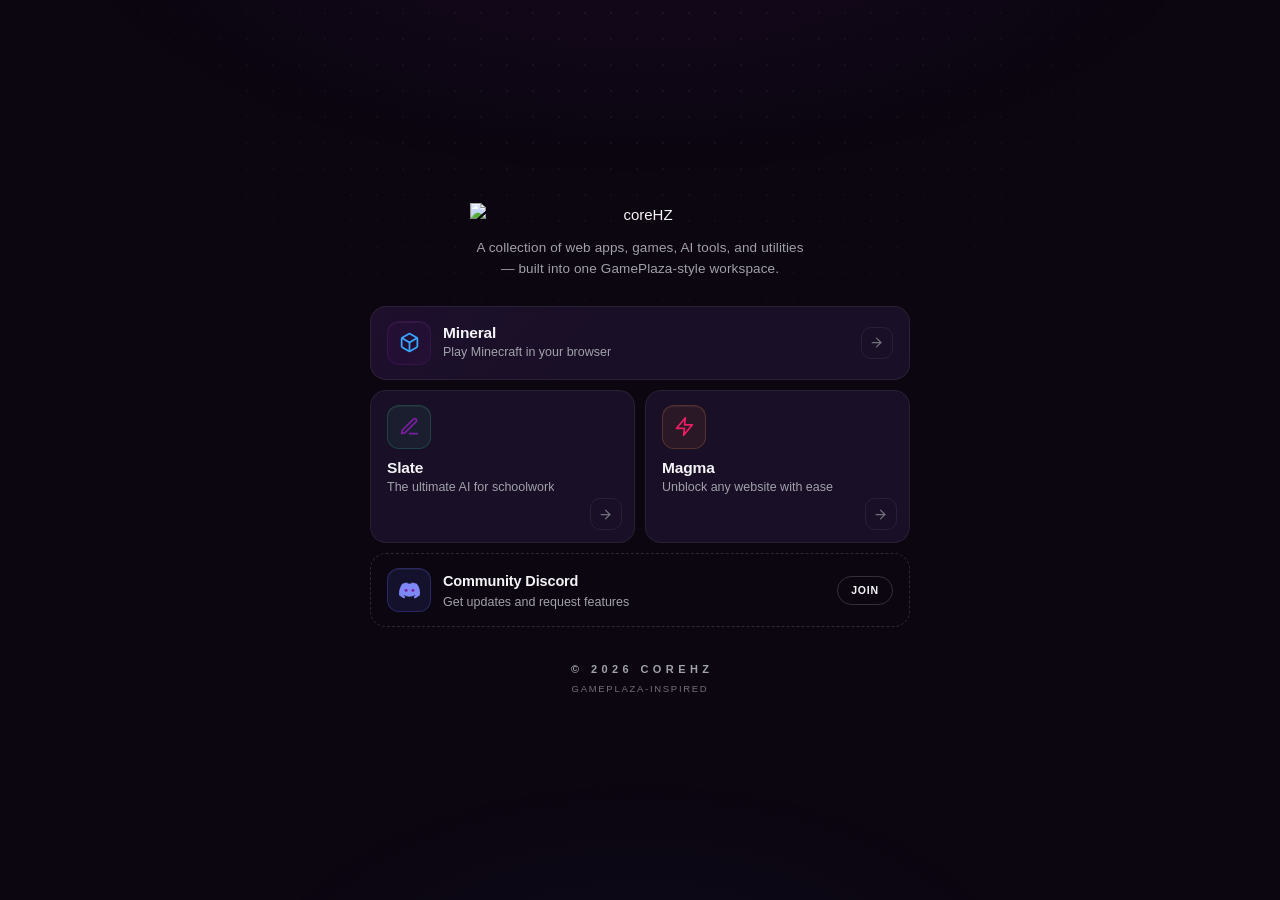
==== index.html @ 3afd3f3a "Rebuild coreHZ from Mantle hub with GamePlaza styling" ====
<!DOCTYPE html>
<html lang="en">
<head>
<meta charset="utf-8">
<meta name="viewport" content="width=device-width, initial-scale=1, maximum-scale=1, user-scalable=no">
<title>coreHZ</title>


<!-- Google tag (gtag.js) — delete this block if you don't need analytics -->


<link rel="preconnect" href="https://fonts.googleapis.com">
<link rel="preconnect" href="https://fonts.gstatic.com" crossorigin>
<link href="https://fonts.googleapis.com/css2?family=Space+Grotesk:wght@500;600;700&family=Geist:wght@400;500&display=swap" rel="stylesheet">

<style>
  :root {
    color-scheme: dark;
    --bg: #0b0610;
    --surface: #190f26;
    --surface-2: #241334;
    --border: rgba(255,255,255,0.07);
    --border-strong: rgba(255,255,255,0.17);
    --text-1: #f4f4f5;
    --text-2: #a1a1aa;
    --text-3: #71717a;
    --accent: #38a7ff;
    --ease-out: cubic-bezier(0.16, 1, 0.3, 1);
    --ease-spring: cubic-bezier(0.34, 1.56, 0.64, 1);
    --font-display: 'Ubuntu', sans-serif;
    --font-body: 'Ubuntu', sans-serif;
    --r-surface: 16px;
    --r-chip: 12px;
    --r-go: 10px;
  }

  * { box-sizing: border-box; -webkit-font-smoothing: antialiased; }
  html, body { margin: 0; padding: 0; }

  body {
    min-height: 100dvh;
    background: var(--bg);
    color: var(--text-1);
    font-family: var(--font-body);
    font-size: 15px;
    line-height: 1.55;
    display: flex;
    flex-direction: column;
    padding: 36px clamp(16px, 4vw, 22px);
    overflow-x: hidden;
    -webkit-tap-highlight-color: transparent;
  }

  ::selection { background: rgba(123,31,162,0.25); }

  .bg { position: fixed; inset: 0; z-index: 0; pointer-events: none; }
  .bg::before {
    content: "";
    position: absolute; inset: 0;
    background:
      radial-gradient(820px 380px at 50% -10%, rgba(123,31,162,0.10), transparent 70%),
      radial-gradient(560px 320px at 50% 112%, rgba(88,101,242,0.055), transparent 72%);
  }
  .bg::after {
    content: "";
    position: absolute; inset: 0;
    background-image: radial-gradient(rgba(255,255,255,0.05) 1px, transparent 1px);
    background-size: 26px 26px;
    -webkit-mask-image: radial-gradient(ellipse 72% 62% at 50% 6%, black 10%, transparent 72%);
    mask-image: radial-gradient(ellipse 72% 62% at 50% 6%, black 10%, transparent 72%);
  }

  main { position: relative; z-index: 1; width: 100%; max-width: 540px; margin: auto; }

  header { text-align: center; margin-bottom: 26px; }
  header img {
    display: block;
    width: min(340px, 92%);
    height: auto;
    margin: 0 auto 12px;
    user-select: none;
    -webkit-user-drag: none;
  }
  .corehz-logo {
    display:inline-flex; align-items:baseline; justify-content:center;
    font-family: 'Ubuntu', sans-serif; font-size: clamp(48px, 12vw, 78px);
    font-weight:700; letter-spacing:-0.07em; line-height:1;
    margin: 8px auto 14px; user-select:none;
    text-shadow: 0 0 34px rgba(123,31,162,.28);
  }
  .corehz-logo span { color:#f4f4f5; }
  .corehz-logo b { color:#38a7ff; font-weight:700; }
  header p {
    margin: 0 auto; max-width: 44ch;
    font-size: 13.5px; font-weight: 400; letter-spacing: 0.01em;
    color: var(--text-2);
  }

  .grid { display: grid; grid-template-columns: 1fr 1fr; gap: 10px; }
  .span-2 { grid-column: span 2; }

  .cell {
    position: relative;
    display: flex; align-items: center; gap: 12px;
    padding: 14px 16px;
    background: var(--surface);
    border: 1px solid var(--border);
    border-radius: var(--r-surface);
    cursor: pointer; text-align: left;
    font-family: inherit; font-size: inherit; color: inherit;
    text-decoration: none; user-select: none;
    transition-property: background-color, border-color, transform, box-shadow;
    transition-duration: 0.25s;
    transition-timing-function: var(--ease-out);
  }
  .cell:hover {
    background: var(--surface-2);
    border-color: var(--border-strong);
    transform: translateY(-2px);
    box-shadow: 0 12px 32px rgba(0, 0, 0, 0.4);
  }
  .cell:active { transform: translateY(0) scale(0.985); transition-duration: 0.1s; }
  .cell:focus-visible { outline: 2px solid var(--accent); outline-offset: 3px; }

  .cell::before {
    content: ""; position: absolute; inset: 0; border-radius: inherit;
    background: radial-gradient(220px circle at var(--mx, 50%) var(--my, 50%), var(--glow), transparent 65%);
    opacity: 0; transition: opacity 0.3s var(--ease-out);
    pointer-events: none;
  }
  .cell::after {
    content: ""; position: absolute; inset: -1px; border-radius: inherit; padding: 1px;
    background: radial-gradient(260px circle at var(--mx, 50%) var(--my, 50%), var(--glow-strong), transparent 65%);
    -webkit-mask: linear-gradient(#fff 0 0) content-box, linear-gradient(#fff 0 0);
    -webkit-mask-composite: xor;
            mask: linear-gradient(#fff 0 0) content-box, linear-gradient(#fff 0 0);
            mask-composite: exclude;
    opacity: 0; transition: opacity 0.3s var(--ease-out);
    pointer-events: none;
  }
  .cell:hover::before, .cell:hover::after { opacity: 1; }

  .mineral { --glow: rgba(123,31,162,0.06);  --glow-strong: rgba(123,31,162,0.35);
    background: linear-gradient(130deg, rgba(123,31,162,0.05), transparent 42%), var(--surface); }
  .mineral:hover { background: linear-gradient(130deg, rgba(123,31,162,0.08), transparent 45%), var(--surface-2); }
  .slate   { --glow: rgba(52,211,153,0.06);  --glow-strong: rgba(52,211,153,0.35); }
  .magma   { --glow: rgba(251,146,60,0.06);  --glow-strong: rgba(251,146,60,0.35); }
  .quiet   { --glow: rgba(88,101,242,0.07);  --glow-strong: rgba(88,101,242,0.45); }

  .compact { flex-direction: column; align-items: flex-start; gap: 10px; padding-bottom: 46px; }
  .compact .go { position: absolute; right: 12px; bottom: 12px; }

  .chip {
    width: 44px; height: 44px; flex-shrink: 0;
    display: flex; align-items: center; justify-content: center;
    border-radius: var(--r-chip);
    border: 1px solid;
    box-shadow: inset 0 1px 0 rgba(255,255,255,0.05);
  }
  .chip svg { width: 21px; height: 21px; }
  .chip-mineral { color: #38a7ff; background: rgba(123,31,162,0.08);  border-color: rgba(123,31,162,0.22); }
  .chip-slate   { color: #7b1fa2; background: rgba(52,211,153,0.08);  border-color: rgba(52,211,153,0.20); }
  .chip-magma   { color: #e91e63; background: rgba(251,146,60,0.08);  border-color: rgba(251,146,60,0.20); }
  .chip-discord { color: #7d87f6; background: rgba(88,101,242,0.12);  border-color: rgba(88,101,242,0.28); }

  .meta { flex: 1; min-width: 0; display: flex; flex-direction: column; gap: 1px; }
  .compact .meta { gap: 2px; }
  .name { font-size: 15.5px; font-weight: 600; letter-spacing: -0.01em; color: var(--text-1); }
  .name-sm { font-size: 14.5px; }
  .desc { font-size: 12.5px; color: var(--text-2); line-height: 1.45;
    white-space: nowrap; overflow: hidden; text-overflow: ellipsis; }
  .compact .desc {
    white-space: normal; line-height: 1.4;
    display: -webkit-box; -webkit-line-clamp: 2; -webkit-box-orient: vertical;
  }

  .go {
    width: 32px; height: 32px; flex-shrink: 0;
    display: flex; align-items: center; justify-content: center;
    color: var(--text-3);
    border: 1px solid var(--border);
    border-radius: var(--r-go);
    transition-property: background-color, border-color, color, transform;
    transition-duration: 0.25s;
    transition-timing-function: var(--ease-out);
  }
  .go svg {
    width: 15px; height: 15px;
    translate: -1px 0;
    transition: transform 0.3s var(--ease-spring);
  }
  .cell:hover .go { background: #ffffff; border-color: #ffffff; color: #0b0b0f; }
  .cell:hover .go svg { transform: translateX(3px); }
  .cell:active .go { transform: scale(0.94); }

  .quiet { background: transparent; border: 1px dashed rgba(255,255,255,0.14); }
  .quiet:hover {
    background: rgba(255,255,255,0.02);
    border-color: var(--border-strong);
    transform: none;
    box-shadow: none;
  }
  .quiet:hover::before, .quiet:hover::after { opacity: 0; }
  .pill {
    flex-shrink: 0;
    font-size: 10.5px; font-weight: 600; letter-spacing: 0.08em; text-transform: uppercase;
    color: var(--text-1);
    border: 1px solid var(--border-strong);
    border-radius: 999px;
    padding: 5px 13px;
    transition-property: background-color, border-color, color;
    transition-duration: 0.2s;
    transition-timing-function: var(--ease-out);
  }
  .quiet:hover .pill { background: #7b1fa2; border-color: #7b1fa2; color: #ffffff; }

  footer { margin-top: 34px; display: flex; flex-direction: column; align-items: center; gap: 4px; text-align: center; }
  footer .mark {
    font-family: var(--font-display);
    font-size: 11px; font-weight: 700;
    letter-spacing: 0.4em; text-indent: 0.4em; text-transform: uppercase;
    color: var(--text-2);
  }
  footer .est {
    font-size: 9.5px; letter-spacing: 0.18em; text-transform: uppercase;
    color: var(--text-3);
  }

  @media (prefers-reduced-motion: no-preference) {
    .rise {
      opacity: 0;
      animation: rise 0.7s var(--ease-out) forwards;
      animation-delay: var(--delay, 0s);
    }
    @keyframes rise {
      from { opacity: 0; transform: translateY(14px) scale(0.985); filter: blur(6px); }
      to   { opacity: 1; transform: none; filter: blur(0); }
    }
    .modal-backdrop { animation: backdropIn 0.22s ease both; }
    .modal-card     { animation: cardIn 0.32s var(--ease-out) both; }
    .modal-backdrop.closing { animation: backdropOut 0.16s ease both; }
    .modal-backdrop.closing .modal-card { animation: cardOut 0.16s ease both; }
    @keyframes backdropIn  { from { opacity: 0; } to { opacity: 1; } }
    @keyframes backdropOut { from { opacity: 1; } to { opacity: 0; } }
    @keyframes cardIn {
      from { opacity: 0; transform: translateY(10px) scale(0.96); filter: blur(8px); }
      to   { opacity: 1; transform: none; filter: blur(0); }
    }
    @keyframes cardOut {
      from { opacity: 1; transform: none; filter: blur(0); }
      to   { opacity: 0; transform: translateY(6px) scale(0.97); filter: blur(4px); }
    }
  }
  @media (prefers-reduced-motion: reduce) {
    .cell, .go, .go svg, .pill, .cell::before, .cell::after { transition: none; }
    .rise { opacity: 1; animation: none; }
  }

  @media (max-width: 620px) {
    .grid { grid-template-columns: 1fr; }
    .span-2 { grid-column: span 1; }
  }
  @media (max-height: 640px) {
    body { padding-top: 24px; padding-bottom: 24px; }
    header { margin-bottom: 18px; }
    header img { width: min(260px, 80%); }
  }
</style>
</head>

<body>
  <script>
    /* WATCHDOG — independent of the main script below */
    window.__corehzBooted = false;
    setTimeout(function () {
      if (window.__corehzBooted) return;
      var b = document.createElement("div");
      b.style.cssText = "position:fixed;left:50%;bottom:16px;transform:translateX(-50%);z-index:10001;background:#16161b;border:1px solid rgba(255,255,255,0.17);color:#f4f4f5;font:12.5px/1.5 Arial,sans-serif;padding:10px 16px;border-radius:12px;box-shadow:0 10px 30px rgba(0,0,0,0.5);text-align:center;max-width:88vw";
      b.innerHTML = "<b>coreHZ loaded an out-of-date copy.</b><br>Hold Ctrl and press R to refresh.";
      (document.body || document.documentElement).appendChild(b);
    }, 2500);
  </script>

  <div class="bg" aria-hidden="true"></div>

  <main>
    <header class="rise" style="--delay:0s">
      <img src="https://corehzunblocked.github.io/assets/full%20logo.png" alt="coreHZ" draggable="false">
      <p>A collection of web apps, games, AI tools, and utilities — built into one GamePlaza-style workspace.</p>
    </header>

    <section class="grid" aria-label="Applications">

      <button class="cell mineral span-2 rise" style="--delay:.08s" data-launch="mineral">
        <span class="chip chip-mineral" aria-hidden="true">
          <svg viewBox="0 0 24 24" fill="none" stroke="currentColor" stroke-width="2" stroke-linecap="round" stroke-linejoin="round"><path d="M21 16V8a2 2 0 0 0-1-1.73l-7-4a2 2 0 0 0-2 0l-7 4A2 2 0 0 0 3 8v8a2 2 0 0 0 1 1.73l7 4a2 2 0 0 0 2 0l7-4A2 2 0 0 0 21 16z"></path><polyline points="3.27 6.96 12 12.01 20.73 6.96"></polyline><line x1="12" y1="22.08" x2="12" y2="12"></line></svg>
        </span>
        <span class="meta">
          <span class="name">Mineral</span>
          <span class="desc">Play Minecraft in your browser</span>
        </span>
        <span class="go" aria-hidden="true">
          <svg viewBox="0 0 24 24" fill="none" stroke="currentColor" stroke-width="2" stroke-linecap="round" stroke-linejoin="round"><line x1="5" y1="12" x2="19" y2="12"></line><polyline points="12 5 19 12 12 19"></polyline></svg>
        </span>
      </button>

      <button class="cell compact slate rise" style="--delay:.14s" data-launch="slate">
        <span class="chip chip-slate" aria-hidden="true">
          <svg viewBox="0 0 24 24" fill="none" stroke="currentColor" stroke-width="2" stroke-linecap="round" stroke-linejoin="round"><path d="M12 20h9"></path><path d="M16.5 3.5a2.121 2.121 0 0 1 3 3L7 19l-4 1 1-4L16.5 3.5z"></path></svg>
        </span>
        <span class="meta">
          <span class="name">Slate</span>
          <span class="desc">The ultimate AI for schoolwork</span>
        </span>
        <span class="go" aria-hidden="true">
          <svg viewBox="0 0 24 24" fill="none" stroke="currentColor" stroke-width="2" stroke-linecap="round" stroke-linejoin="round"><line x1="5" y1="12" x2="19" y2="12"></line><polyline points="12 5 19 12 12 19"></polyline></svg>
        </span>
      </button>

      <button class="cell compact magma rise" style="--delay:.2s" data-launch="magma">
        <span class="chip chip-magma" aria-hidden="true">
          <svg viewBox="0 0 24 24" fill="none" stroke="currentColor" stroke-width="2" stroke-linecap="round" stroke-linejoin="round"><polygon points="13 2 3 14 12 14 11 22 21 10 12 10 13 2"></polygon></svg>
        </span>
        <span class="meta">
          <span class="name">Magma</span>
          <span class="desc">Unblock any website with ease</span>
        </span>
        <span class="go" aria-hidden="true">
          <svg viewBox="0 0 24 24" fill="none" stroke="currentColor" stroke-width="2" stroke-linecap="round" stroke-linejoin="round"><line x1="5" y1="12" x2="19" y2="12"></line><polyline points="12 5 19 12 12 19"></polyline></svg>
        </span>
      </button>

      <a class="cell quiet span-2 rise" style="--delay:.26s" href="https://discord.gg/tzvrq8SmSm" target="_blank" rel="noopener noreferrer">
        <span class="chip chip-discord" aria-hidden="true">
          <svg viewBox="0 0 127.14 96.36" fill="currentColor">
            <path d="M107.7,8.07A105.15,105.15,0,0,0,77.26,0a77.19,77.19,0,0,0-3.3,6.83A96.67,96.67,0,0,0,53.22,6.83,77.19,77.19,0,0,0,49.88,0,105.15,105.15,0,0,0,19.44,8.07C3.66,31.58-1.86,54.65,1,77.53A105.73,105.73,0,0,0,32,96.36a74.37,74.37,0,0,0,6.72-11A68.6,68.6,0,0,1,28.4,79.51c.85-.63,1.68-1.3,2.47-2a75.46,75.46,0,0,0,65.44,0c.79.68,1.62,1.35,2.47,2a68.52,68.52,0,0,1-10.37,5.87,74.83,74.83,0,0,0,6.72,11,105.56,105.56,0,0,0,31.07-18.83C129.7,50.12,123.81,27.31,107.7,8.07Z"/>
            <circle cx="42.78" cy="47.54" r="8.76" fill="#7b1fa2"/>
            <circle cx="84.36" cy="47.54" r="8.76" fill="#7b1fa2"/>
          </svg>
        </span>
        <span class="meta">
          <span class="name name-sm">Community Discord</span>
          <span class="desc">Get updates and request features</span>
        </span>
        <span class="pill">Join</span>
      </a>

    </section>

    <footer class="rise" style="--delay:.32s">
      <span class="mark">© 2026 coreHZ</span>
      <span class="est">GamePlaza-inspired</span>
    </footer>
  </main>

<script>
"use strict";

/* ============================================================
   ROUTING LAYER
   - The menu contains NO app URLs, in any form.
   - r.txt (separate bland repo) stores each URL base64-encoded,
     so the routing file is opaque at rest: in the repo, in
     transit, in DevTools' response viewer, and in localStorage.
   - Routes are fetched LAZILY: opening/inspecting the menu
     triggers no routing request at all. Only an actual launch
     does — and at that moment the app's own domain necessarily
     appears in the Network tab. That part is not hideable.
   ============================================================ */
const ROUTE_SOURCES = [
  "https://cdn.jsdelivr.net/gh/dobberr/cfg@main/r.txt",
  "https://raw.githubusercontent.com/dobberr/cfg/main/r.txt",
  "https://raw.githack.com/dobberr/cfg/main/r.txt",
  "https://cdn.statically.io/gh/dobberr/cfg/main/r.txt"
];
const ROUTES_CACHE = "corehz.routes.cache.v3";

let routesData = null;
let routesPromise = null;

// Extracts the JSON object from the file, decodes each base64
// value, and validates it is an https URL. Throws on anything
// malformed — malformed data is never cached.
function parseRoutes(text) {
  const s = text.indexOf("{");
  const e = text.lastIndexOf("}");
  if (s === -1 || e <= s) throw new Error("Malformed routing file");
  const raw = JSON.parse(text.slice(s, e + 1));
  const out = {};
  for (const k in raw) {
    let url;
    try { url = atob(raw[k]); } catch (_) { throw new Error("Routing entry not decodable: " + k); }
    if (!/^https:\/\//.test(url)) throw new Error("Routing entry invalid: " + k);
    out[k] = url;
  }
  if (!Object.keys(out).length) throw new Error("Routing file empty");
  return out;
}

function getRoutes() {
  if (routesData) return Promise.resolve(routesData);
  if (routesPromise) return routesPromise;
  routesPromise = (async () => {
    for (const url of ROUTE_SOURCES) {
      try {
        const res = await fetch(url, { cache: "no-cache" });
        if (!res.ok) throw new Error("HTTP " + res.status);
        const text = await res.text();
        if (text.length < 40 || !/COREHZ_ROUTES/.test(text)) throw new Error("Unexpected response");
        const parsed = parseRoutes(text);
        routesData = parsed;
        try { localStorage.setItem(ROUTES_CACHE, text); } catch (_) {}
        return parsed;
      } catch (e) {
        console.warn("[coreHZ] route source failed (" + (e && e.message ? e.message : e) + ")");
      }
    }
    // Every source unreachable: last cached copy keeps launches working
    try {
      const cached = localStorage.getItem(ROUTES_CACHE);
      if (cached && /COREHZ_ROUTES/.test(cached)) {
        routesData = parseRoutes(cached);
        return routesData;
      }
    } catch (_) {}
    throw new Error("Routing file unreachable");
  })().catch(e => { routesPromise = null; throw e; });
  return routesPromise;
}

/* ============================================================
   POPUP SPOOFING
   ============================================================ */
const SPOOF_OPTIONS = [
  { title: "Google", icon: "https://www.google.com/favicon.ico" },
  { title: "Google Classroom", icon: "https://www.gstatic.com/classroom/favicon.png" },
  { title: "Google Drive", icon: "https://ssl.gstatic.com/images/branding/product/1x/drive_2020q4_32dp.png" },
  { title: "Google Docs", icon: "https://ssl.gstatic.com/docs/documents/images/kix-favicon-2023q4.ico" }
];

const WINDOW_FEATURES = "width=" + screen.width + ",height=" + screen.height +
  ",menubar=no,toolbar=no,location=no,status=no,resizable=yes,scrollbars=yes,popup=yes";

function applySpoof(targetDoc, spoof) {
  targetDoc.title = spoof.title;
  var link = targetDoc.querySelector("link[rel~='icon']");
  if (!link) { link = targetDoc.createElement('link'); link.rel = 'icon'; targetDoc.head.appendChild(link); }
  link.href = spoof.icon;
}

function pickSpoof() {
  return SPOOF_OPTIONS[Math.floor(Math.random() * SPOOF_OPTIONS.length)];
}

function keepSpoofed(d, spoof) {
  applySpoof(d, spoof);
  var t = setInterval(function () {
    try { applySpoof(d, spoof); } catch (e) { clearInterval(t); }
  }, 500);
}

/* ============================================================
   MODAL CHOREOGRAPHY
   ============================================================ */
function closeModal(id) {
  var m = document.getElementById(id);
  if (!m) return;
  m.classList.add("closing");
  m.addEventListener("animationend", function (e) {
    if (e.target === m) m.remove();
  }, { once: true });
}

/* ============================================================
   LAUNCHERS — routes fetched on demand, decoded in memory only
   ============================================================ */
async function resolveRoute(app) {
  let routes;
  try {
    routes = await getRoutes();
  } catch (e) {
    alert("coreHZ couldn't load its routing file from any source.\n\n" +
          "Check your connection and try again. Details are in the console (F12).");
    return null;
  }
  if (!routes[app]) {
    alert("coreHZ's routing file doesn't include this app.\n\n" +
          "Check r.txt in the routing repo includes a \"" + app + "\" entry.");
    return null;
  }
  return routes[app];
}

function launchWithSpoof(url, showNoticeBanner = false) {
  var win = window.open("about:blank", "_blank", WINDOW_FEATURES);
  if (!win) { alert("Please allow popups."); return; }

  var d = win.document;
  d.open();
  d.write(`<!DOCTYPE html><html><head><meta charset="utf-8"></head><body style="margin:0;padding:0;background:#000;overflow:hidden;width:100vw;height:100vh;"></body></html>`);
  d.close();

  // Native "Leave site?" confirmation when this popup is closed or
  // reloaded. Chrome/Edge only arm it after the user interacts with
  // the window (clicking inside the app counts); the message text is
  // browser-controlled and cannot be customized.
  d.addEventListener("beforeunload", function (e) {
    e.preventDefault();
    e.returnValue = ""; // required for Chrome/Edge to show the dialog
  });

  keepSpoofed(d, pickSpoof());

  var frame = d.createElement('iframe');
  frame.src = url;
  frame.style.width = "100vw";
  frame.style.height = "100vh";
  frame.style.border = "none";
  frame.style.display = "block";
  frame.setAttribute("allow", "fullscreen; pointer-lock; gamepad; keyboard-map; clipboard-read; clipboard-write; camera; microphone");
  frame.setAttribute("sandbox", "allow-same-origin allow-scripts allow-forms allow-popups allow-popups-to-escape-sandbox allow-pointer-lock");
  frame.setAttribute("allowfullscreen", "true");
  d.body.appendChild(frame);

  if (showNoticeBanner) {
    var banner = d.createElement('div');
    banner.style.cssText = "position: fixed; top: 16px; left: 50%; transform: translateX(-50%); z-index: 999999; width: 90%; max-width: 480px; background: rgba(69, 26, 3, 0.9); border: 1px solid rgba(245, 158, 11, 0.3); color: #fde68a; backdrop-filter: blur(8px); padding: 16px; border-radius: 12px; box-shadow: 0 20px 25px -5px rgba(0, 0, 0, 0.5); display: flex; align-items: flex-start; gap: 12px; font-family: sans-serif; opacity: 0; transition: opacity 0.5s ease; box-sizing: border-box;";
    banner.innerHTML = `
      <svg style="width: 20px; height: 20px; color: #fbbf24; flex-shrink: 0; margin-top: 2px;" fill="none" viewBox="0 0 24 24" stroke="currentColor" stroke-width="2">
        <path stroke-linecap="round" stroke-linejoin="round" d="M12 9v2m0 4h.01m-6.938 4h13.856c1.54 0 2.502-1.667 1.732-3L13.732 4c-.77-1.333-2.694-1.333-3.464 0L3.34 16c-.77 1.333.192 3 1.732 3z" />
      </svg>
      <div style="flex: 1; font-size: 13px; line-height: 1.5; min-w-0;">
        <strong style="display: block; color: #fcd34d; margin-bottom: 4px; font-size: 14px;">Account Inactivity Notice</strong>
        To keep Slate completely free for active users, any accounts left inactive for 3+ months are automatically deleted to free up system space. You can always remake an account if yours gets removed.
      </div>
      <button style="background: transparent; border: none; color: rgba(251, 191, 36, 0.6); font-size: 22px; cursor: pointer; padding: 0 4px; line-height: 1; flex-shrink: 0;" onmouseover="this.style.color='#fde68a'" onmouseout="this.style.color='rgba(251, 191, 36, 0.6)'">&times;</button>
    `;
    d.body.appendChild(banner);

    var closeBtn = banner.querySelector('button');
    var timeoutId;
    function closeBanner() {
      banner.style.opacity = '0';
      setTimeout(() => { if (banner.parentNode) banner.parentNode.removeChild(banner); }, 500);
      clearTimeout(timeoutId);
    }
    closeBtn.onclick = closeBanner;
    setTimeout(() => { banner.style.opacity = '1'; }, 100);
    timeoutId = setTimeout(closeBanner, 20000);
  }
}

function openSlateLegalDocs() {
  var existingModal = document.getElementById('slate-privacy-modal');
  if (existingModal) existingModal.remove();

  var modal = document.createElement('div');
  modal.id = "slate-privacy-modal";
  modal.className = "modal-backdrop";
  modal.style = "position: fixed; inset: 0; z-index: 10000; background: rgba(0,0,0,0.85); display: flex; align-items: center; justify-content: center; padding: 16px; font-family: 'Geist', Arial, sans-serif; backdrop-filter: blur(4px); box-sizing: border-box;";
  modal.innerHTML = `
    <div class="modal-card" style="background: #0e0e13; border: 1px solid rgba(255,255,255,0.09); border-radius: 16px; padding: 22px; width: 100%; max-width: 600px; color: #f4f4f5; box-shadow: 0 24px 60px rgba(0,0,0,0.55); max-height: 85vh; overflow-y: auto; box-sizing: border-box;">
      <div style="display: flex; justify-content: space-between; align-items: center; margin-bottom: 20px; border-bottom: 1px solid rgba(255,255,255,0.06); padding-bottom: 12px;">
        <h2 style="font-size: 18px; font-weight: 700; font-family: 'Space Grotesk', sans-serif; letter-spacing: -0.01em; margin: 0;">Slate Legal Agreements</h2>
        <button onclick="closeModal('slate-privacy-modal')" style="background: transparent; border: none; color: #a1a1aa; font-size: 24px; cursor: pointer; line-height: 1; padding: 0;">&times;</button>
      </div>

      <div style="font-size: 13px; line-height: 1.6; color: #a1a1aa;">
        <p style="margin-bottom: 16px;">Last Updated: 26 June 2026. By accessing and using the Slate AI platform (the "Service"), managed by the Slate operations team ("we", "us", or "our"), you agree to be legally bound by these Terms of Service and Privacy Policy.</p>

        <h3 style="font-size: 14px; font-weight: 700; color: #ffffff; margin: 24px 0 10px 0; border-left: 2px solid #38a7ff; padding-left: 8px;">Part 1: Terms of Service</h3>

        <h4 style="font-size: 11px; font-weight: 600; text-transform: uppercase; letter-spacing: 0.05em; color: #cbd5e1; margin: 0 0 4px 0;">1.1 Acceptance and Capacity</h4>
        <p style="margin-bottom: 12px;">By interacting with the Service, you confirm you have read, understood, and agreed to these Terms. If you are under the age of 18, you confirm that you have obtained the consent of a parent or legal guardian to access and use the Service.</p>

        <h4 style="font-size: 11px; font-weight: 600; text-transform: uppercase; letter-spacing: 0.05em; color: #cbd5e1; margin: 0 0 4px 0;">1.2 Acceptable Use</h4>
        <p style="margin-bottom: 12px;">You assume complete and sole responsibility for all content, prompts, and instructions you submit to the Service. You explicitly agree not to use the Service to generate malicious text, distribute malware, engage in harassment, perform illegal activities, or attempt to systematically abuse backend resource allocations.</p>

        <h4 style="font-size: 11px; font-weight: 600; text-transform: uppercase; letter-spacing: 0.05em; color: #cbd5e1; margin: 0 0 4px 0;">1.3 Limitation of Liability</h4>
        <p style="margin-bottom: 12px;">To the maximum extent permitted under UK law, we offer the Service strictly on an "as-is" and "as-available" basis without warranties of any kind. We shall not be liable for any indirect, loss of data, or circumstantial damages resulting from AI model outputs or sudden service interruptions.</p>

        <div style="background: rgba(239, 68, 68, 0.03); border: 1px solid rgba(239, 68, 68, 0.15); border-radius: 8px; padding: 14px; margin-bottom: 24px;">
          <h4 style="font-size: 11px; font-weight: 700; text-transform: uppercase; letter-spacing: 0.05em; color: #ef4444; margin: 0 0 6px 0;">1.4 Slate [UNCENSORED] Tier Agreement</h4>
          <p style="font-size: 12px; color: #fca5a5; margin: 0; line-height: 1.5;">
            Registered users executing queries via the invite-only <code>Slate [UNCENSORED]</code> model (requested through the Discord server) acknowledge full, sole, and exclusive accountability for all prompt strategies and outcomes. This specific model variant operates without traditional filters; therefore, the generation of all content is driven strictly by user intent. The user assumes full legal and ethical responsibility for outputs encountered while utilizing this specific model variant.
          </p>
        </div>

        <h3 style="font-size: 14px; font-weight: 700; color: #ffffff; margin: 0 0 10px 0; border-left: 2px solid #38a7ff; padding-left: 8px;">Part 2: Privacy Policy</h3>
        <p style="margin-bottom: 12px;">We are committed to data minimization. This policy outlines how core parameters are processed cleanly and safely.</p>

        <h4 style="font-size: 11px; font-weight: 600; text-transform: uppercase; letter-spacing: 0.05em; color: #cbd5e1; margin: 0 0 4px 0;">2.1 Data We Collect</h4>
        <ul style="margin: 0 0 14px 0; padding-left: 20px; list-style-type: disc;">
          <li style="margin-bottom: 4px;">Account username profile data</li>
          <li style="margin-bottom: 4px;">Authentication email address</li>
          <li style="margin-bottom: 4px;">Last active system timestamps</li>
          <li style="margin-bottom: 4px;">Account initialization timestamps</li>
          <li style="margin-bottom: 4px;">Cumulative totals of prompts sent and token payloads utilized</li>
        </ul>

      </div>

      <button onclick="closeModal('slate-privacy-modal')" style="width: 100%; margin-top: 16px; padding: 12px; background: #ffffff; color: #000000; border: none; border-radius: 10px; font-weight: 600; cursor: pointer; font-size: 13px;">Close Document</button>
    </div>
  `;
  document.body.appendChild(modal);
}

function showSlateModal(onAccept) {
  var existingModal = document.getElementById('slate-welcome-modal');
  if (existingModal) existingModal.remove();

  var slateLogo = "https://corehzunblocked.github.io/assets/Slate/Slate.png";
  var modal = document.createElement('div');
  modal.id = "slate-welcome-modal";
  modal.className = "modal-backdrop";
  modal.style = "position: fixed; inset: 0; z-index: 9999; background: rgba(0,0,0,0.85); display: flex; align-items: center; justify-content: center; padding: 16px; font-family: 'Geist', Arial, sans-serif; backdrop-filter: blur(4px); box-sizing: border-box;";
  modal.innerHTML = `
    <div class="modal-card" style="background: #0e0e13; border: 1px solid rgba(255,255,255,0.09); border-radius: 16px; padding: 22px; width: 100%; max-width: 480px; color: #f4f4f5; box-shadow: 0 24px 60px rgba(0,0,0,0.55); max-height: 90vh; overflow-y: auto; box-sizing: border-box;">
      <div style="text-align: center; margin-bottom: 20px;">
        <img src="${slateLogo}" alt="Slate" style="width: 48px; height: 48px; border-radius: 12px; margin-bottom: 12px; display: inline-block;">
        <h2 style="font-size: 20px; font-weight: 700; letter-spacing: -0.01em; margin: 0;">Welcome to Slate</h2>
        <p style="font-size: 13px; color: #a1a1aa; margin-top: 6px;">Your AI helper for schoolwork and projects.</p>
      </div>

      <div style="background: rgba(255,255,255,0.02); border: 1px solid rgba(255,255,255,0.06); border-radius: 10px; padding: 16px; margin-bottom: 18px; line-height: 1.5;">
        <h3 style="font-size: 11px; text-transform: uppercase; color: #8b8b94; letter-spacing: 0.05em; margin: 0 0 8px 0; font-weight: 600;">What Slate Can Do</h3>
        <p style="font-size: 12px; color: #a1a1aa; margin: 0 0 12px 0;">
          Slate is designed to assist you directly in your browser. It can help you draft essays, summarize long articles, brainstorm fresh ideas for projects, explain complex math concepts step-by-step, and intelligently organize your study notes.
        </p>
        <p style="font-size: 11.5px; color: #8b8b94; margin: 0; padding-top: 10px; border-top: 1px solid rgba(255,255,255,0.06);">
          <strong style="color: #d4d4d8;">Need a completely unrestricted model?</strong> We offer a private, uncensored version of Slate designed for home use. This version operates completely free of standard safety guardrails, giving you absolute freedom over your prompts. You can request access in our <a href="https://discord.gg/tzvrq8SmSm" target="_blank" rel="noopener noreferrer" style="color: #7b1fa2; text-decoration: underline;">Discord server</a>.
        </p>
      </div>

      <div style="margin-bottom: 20px; background: rgba(34, 211, 238, 0.05); padding: 14px; border-radius: 10px; border: 1.5px solid rgba(34, 211, 238, 0.55);">
        <label style="display: flex; align-items: flex-start; gap: 10px; cursor: pointer; margin: 0;">
          <input type="checkbox" id="welcome-terms-checkbox" style="margin-top: 3px; transform: scale(1.15); accent-color: #38a7ff; cursor: pointer; flex-shrink: 0;">
          <span style="font-size: 12px; color: #f4f4f5; font-weight: 500; line-height: 1.5;">
            I acknowledge that I have read and agree to the
            <a href="#" onclick="openSlateLegalDocs(); return false;" style="color: #38a7ff; font-weight: 700; text-decoration: underline;">Terms of Service</a>
            and
            <a href="#" onclick="openSlateLegalDocs(); return false;" style="color: #38a7ff; font-weight: 700; text-decoration: underline;">Privacy Policy</a>.
            I understand my legal responsibilities regarding acceptable use.
          </span>
        </label>
      </div>

      <button id="welcome-dismiss-btn" disabled style="width: 100%; padding: 12px; background: #232329; color: #7c7c85; border: none; border-radius: 10px; font-weight: 600; cursor: not-allowed; font-size: 13px; transition: background-color 0.2s, color 0.2s;">Accept agreements to continue</button>
    </div>
  `;
  document.body.appendChild(modal);

  var btn = modal.querySelector('#welcome-dismiss-btn');
  var checkbox = modal.querySelector('#welcome-terms-checkbox');

  function updateLaunchState() {
    if (checkbox.checked) {
      btn.disabled = false;
      btn.innerText = 'Launch Slate';
      btn.style.background = '#ffffff';
      btn.style.color = '#000000';
      btn.style.cursor = 'pointer';
    } else {
      btn.disabled = true;
      btn.innerText = 'Accept agreements to continue';
      btn.style.background = '#232329';
      btn.style.color = '#7c7c85';
      btn.style.cursor = 'not-allowed';
    }
  }

  checkbox.addEventListener('change', updateLaunchState);
  btn.onclick = function() {
    if (!btn.disabled) {
      closeModal('slate-welcome-modal');
      onAccept();
    }
  };
}

// ROUTING INITIATORS
async function launchMineral() {
  const url = await resolveRoute("mineral");
  if (url) launchWithSpoof(url, false);
}
async function launchSlate() {
  showSlateModal(async function() {
    const url = await resolveRoute("slate");
    if (url) launchWithSpoof(url, true);
  });
}
async function launchMagma() {
  const url = await resolveRoute("magma");
  if (url) launchWithSpoof(url, false);
}

// Listener wiring — no inline onclick
document.querySelectorAll("[data-launch]").forEach(function (btn) {
  btn.addEventListener("click", function () {
    var map = { mineral: launchMineral, slate: launchSlate, magma: launchMagma };
    var fn = map[btn.getAttribute("data-launch")];
    if (fn) fn();
  });
  // Pre-warm on first press of a launch button: shaves the fetch
  // latency off the click, without ever fetching for idle viewers
  btn.addEventListener("pointerdown", function () { getRoutes(); }, { once: true });
});

/* Launch capability live — disarm the watchdog */
window.__corehzBooted = true;
console.info("[coreHZ] hub ready · v3.6 (routed, lazy, close-guard)");

/* Self-heal: refresh the shell's offline cache with this good copy */
try {
  if (window.parent && window.parent !== window) {
    window.parent.localStorage.setItem(
      "corehz.hub.cache.v1",
      "<!DOCTYPE html>\n" + document.documentElement.outerHTML
    );
  }
} catch (e) { /* cross-origin parent — nothing to heal */ }

/* Decorative layer — spotlight + entrance cleanup, last */
document.querySelectorAll(".cell").forEach(function (card) {
  card.addEventListener("pointermove", function (e) {
    var r = card.getBoundingClientRect();
    card.style.setProperty("--mx", (e.clientX - r.left) + "px");
    card.style.setProperty("--my", (e.clientY - r.top) + "px");
  });
});

document.querySelectorAll(".rise").forEach(function (el) {
  el.addEventListener("animationend", function (e) {
    if (e.target === el) el.classList.remove("rise");
  }, { once: true });
});
</script>
</body>
</html>
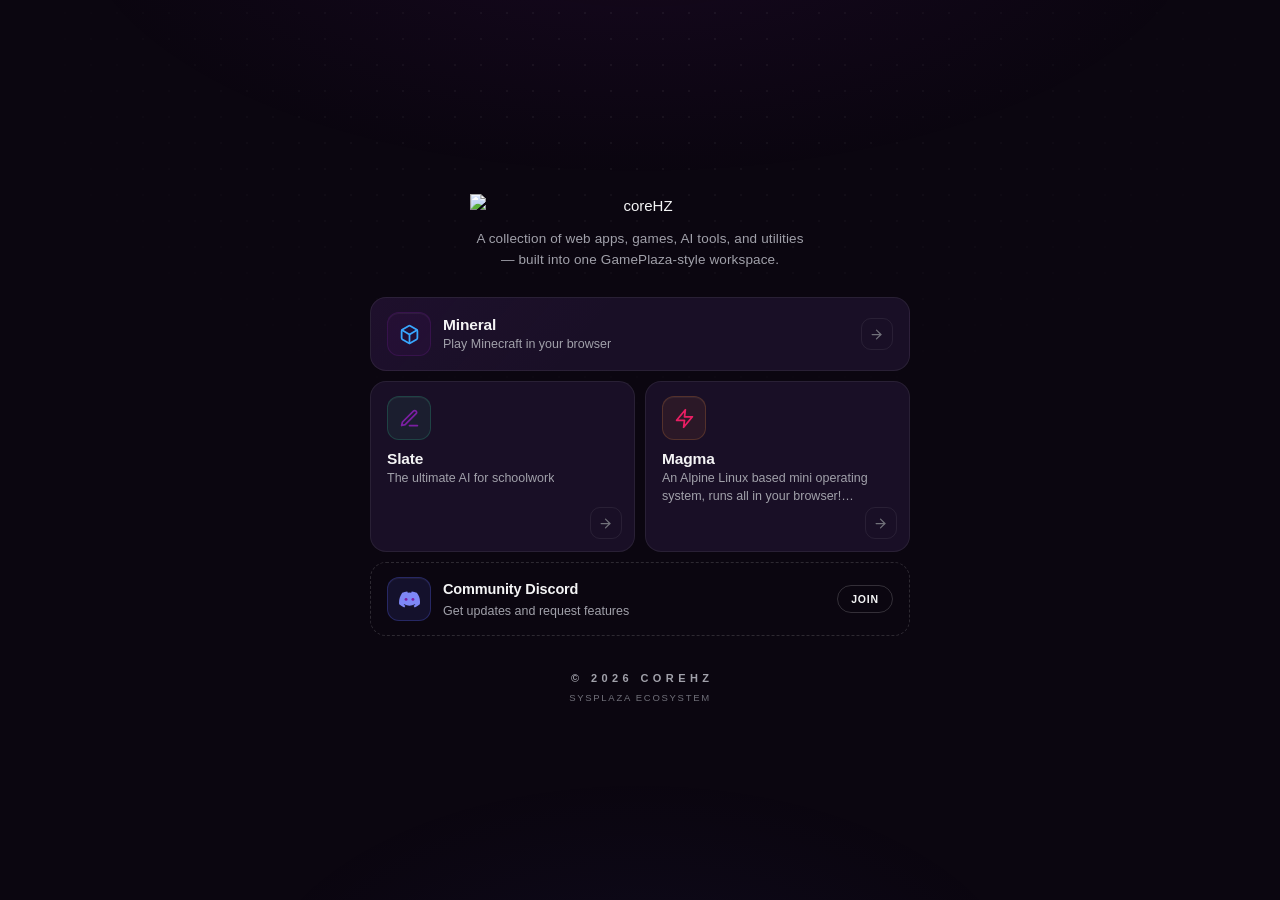
==== commit 95cb7729: "Update descriptions and links in index.html" ====
--- a/index.html
+++ b/index.html
@@ -4,11 +4,6 @@
 <meta charset="utf-8">
 <meta name="viewport" content="width=device-width, initial-scale=1, maximum-scale=1, user-scalable=no">
 <title>coreHZ</title>
-
-
-<!-- Google tag (gtag.js) — delete this block if you don't need analytics -->
-
-
 <link rel="preconnect" href="https://fonts.googleapis.com">
 <link rel="preconnect" href="https://fonts.gstatic.com" crossorigin>
 <link href="https://fonts.googleapis.com/css2?family=Space+Grotesk:wght@500;600;700&family=Geist:wght@400;500&display=swap" rel="stylesheet">
@@ -323,14 +318,14 @@
         </span>
         <span class="meta">
           <span class="name">Magma</span>
-          <span class="desc">Unblock any website with ease</span>
+          <span class="desc">An Alpine Linux based mini operating system, runs all in your browser! Disguised as ChromeOS.</span>
         </span>
         <span class="go" aria-hidden="true">
           <svg viewBox="0 0 24 24" fill="none" stroke="currentColor" stroke-width="2" stroke-linecap="round" stroke-linejoin="round"><line x1="5" y1="12" x2="19" y2="12"></line><polyline points="12 5 19 12 12 19"></polyline></svg>
         </span>
       </button>
 
-      <a class="cell quiet span-2 rise" style="--delay:.26s" href="https://discord.gg/tzvrq8SmSm" target="_blank" rel="noopener noreferrer">
+      <a class="cell quiet span-2 rise" style="--delay:.26s" href="https://discord.gg/coming-soon" target="_blank" rel="noopener noreferrer">
         <span class="chip chip-discord" aria-hidden="true">
           <svg viewBox="0 0 127.14 96.36" fill="currentColor">
             <path d="M107.7,8.07A105.15,105.15,0,0,0,77.26,0a77.19,77.19,0,0,0-3.3,6.83A96.67,96.67,0,0,0,53.22,6.83,77.19,77.19,0,0,0,49.88,0,105.15,105.15,0,0,0,19.44,8.07C3.66,31.58-1.86,54.65,1,77.53A105.73,105.73,0,0,0,32,96.36a74.37,74.37,0,0,0,6.72-11A68.6,68.6,0,0,1,28.4,79.51c.85-.63,1.68-1.3,2.47-2a75.46,75.46,0,0,0,65.44,0c.79.68,1.62,1.35,2.47,2a68.52,68.52,0,0,1-10.37,5.87,74.83,74.83,0,0,0,6.72,11,105.56,105.56,0,0,0,31.07-18.83C129.7,50.12,123.81,27.31,107.7,8.07Z"/>
@@ -349,7 +344,7 @@
 
     <footer class="rise" style="--delay:.32s">
       <span class="mark">© 2026 coreHZ</span>
-      <span class="est">GamePlaza-inspired</span>
+      <span class="est">SysPlaza Ecosystem</span>
     </footer>
   </main>
 
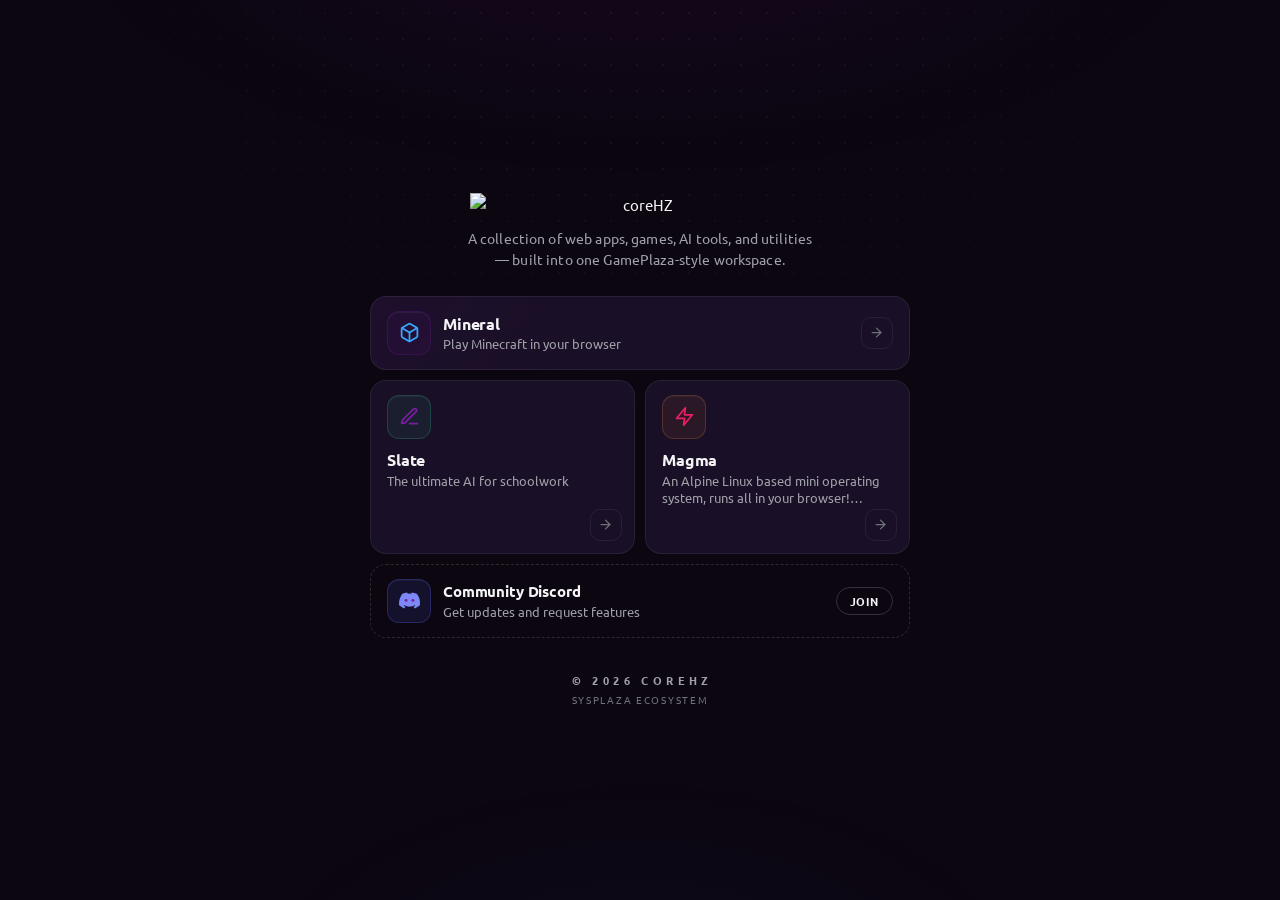
==== commit fe879acf: "Use Ubuntu font throughout coreHZ" ====
--- a/index.html
+++ b/index.html
@@ -6,7 +6,7 @@
 <title>coreHZ</title>
 <link rel="preconnect" href="https://fonts.googleapis.com">
 <link rel="preconnect" href="https://fonts.gstatic.com" crossorigin>
-<link href="https://fonts.googleapis.com/css2?family=Space+Grotesk:wght@500;600;700&family=Geist:wght@400;500&display=swap" rel="stylesheet">
+<link href="https://fonts.googleapis.com/css2?family=Ubuntu:wght@400;500;700&display=swap" rel="stylesheet">
 
 <style>
   :root {
@@ -552,11 +552,11 @@
   var modal = document.createElement('div');
   modal.id = "slate-privacy-modal";
   modal.className = "modal-backdrop";
-  modal.style = "position: fixed; inset: 0; z-index: 10000; background: rgba(0,0,0,0.85); display: flex; align-items: center; justify-content: center; padding: 16px; font-family: 'Geist', Arial, sans-serif; backdrop-filter: blur(4px); box-sizing: border-box;";
+  modal.style = "position: fixed; inset: 0; z-index: 10000; background: rgba(0,0,0,0.85); display: flex; align-items: center; justify-content: center; padding: 16px; font-family: 'Ubuntu', Arial, sans-serif; backdrop-filter: blur(4px); box-sizing: border-box;";
   modal.innerHTML = `
     <div class="modal-card" style="background: #0e0e13; border: 1px solid rgba(255,255,255,0.09); border-radius: 16px; padding: 22px; width: 100%; max-width: 600px; color: #f4f4f5; box-shadow: 0 24px 60px rgba(0,0,0,0.55); max-height: 85vh; overflow-y: auto; box-sizing: border-box;">
       <div style="display: flex; justify-content: space-between; align-items: center; margin-bottom: 20px; border-bottom: 1px solid rgba(255,255,255,0.06); padding-bottom: 12px;">
-        <h2 style="font-size: 18px; font-weight: 700; font-family: 'Space Grotesk', sans-serif; letter-spacing: -0.01em; margin: 0;">Slate Legal Agreements</h2>
+        <h2 style="font-size: 18px; font-weight: 700; font-family: 'Ubuntu', sans-serif; letter-spacing: -0.01em; margin: 0;">Slate Legal Agreements</h2>
         <button onclick="closeModal('slate-privacy-modal')" style="background: transparent; border: none; color: #a1a1aa; font-size: 24px; cursor: pointer; line-height: 1; padding: 0;">&times;</button>
       </div>
 
@@ -609,7 +609,7 @@
   var modal = document.createElement('div');
   modal.id = "slate-welcome-modal";
   modal.className = "modal-backdrop";
-  modal.style = "position: fixed; inset: 0; z-index: 9999; background: rgba(0,0,0,0.85); display: flex; align-items: center; justify-content: center; padding: 16px; font-family: 'Geist', Arial, sans-serif; backdrop-filter: blur(4px); box-sizing: border-box;";
+  modal.style = "position: fixed; inset: 0; z-index: 9999; background: rgba(0,0,0,0.85); display: flex; align-items: center; justify-content: center; padding: 16px; font-family: 'Ubuntu', Arial, sans-serif; backdrop-filter: blur(4px); box-sizing: border-box;";
   modal.innerHTML = `
     <div class="modal-card" style="background: #0e0e13; border: 1px solid rgba(255,255,255,0.09); border-radius: 16px; padding: 22px; width: 100%; max-width: 480px; color: #f4f4f5; box-shadow: 0 24px 60px rgba(0,0,0,0.55); max-height: 90vh; overflow-y: auto; box-sizing: border-box;">
       <div style="text-align: center; margin-bottom: 20px;">
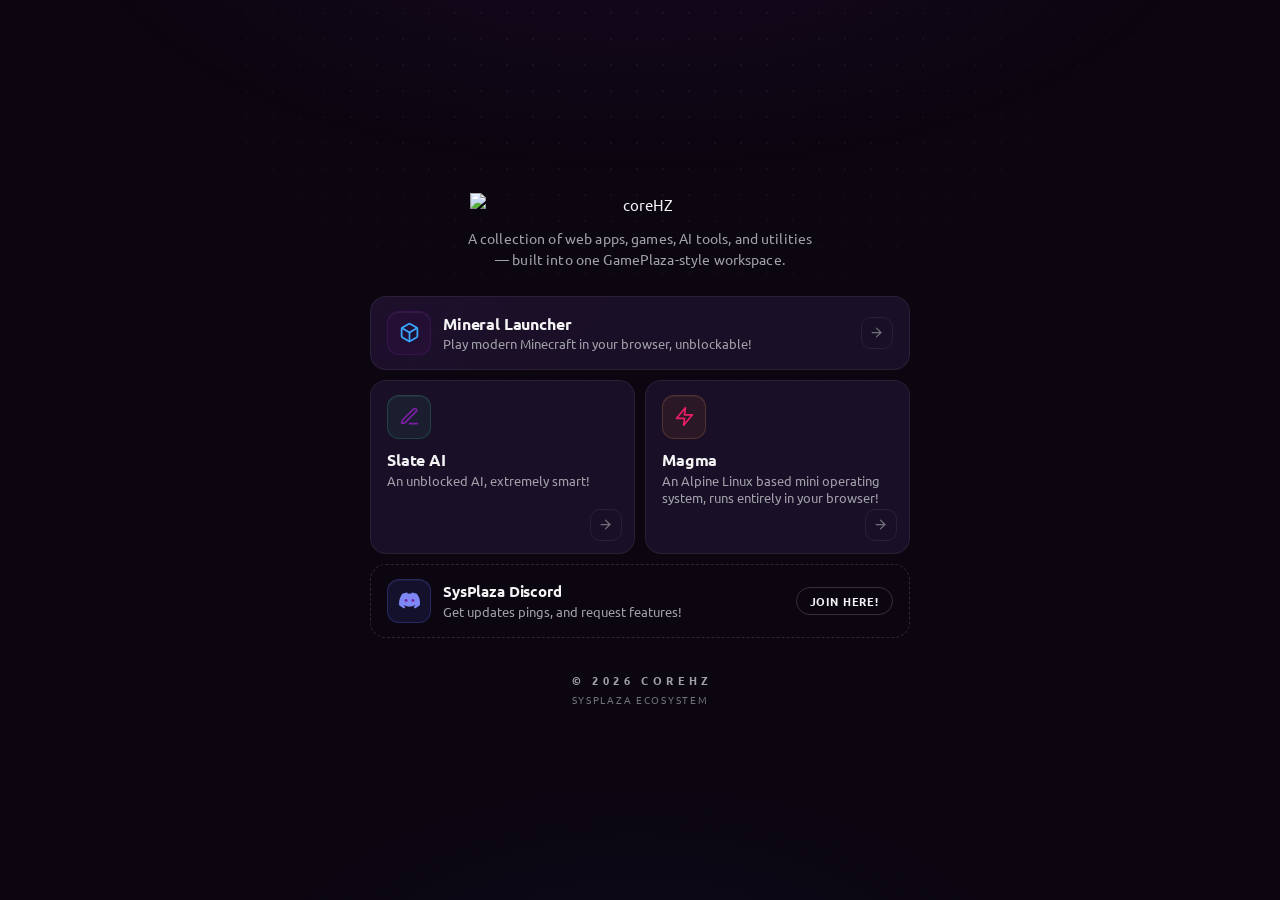
==== commit 13f1c197: "Update index.html" ====
--- a/index.html
+++ b/index.html
@@ -291,8 +291,8 @@
           <svg viewBox="0 0 24 24" fill="none" stroke="currentColor" stroke-width="2" stroke-linecap="round" stroke-linejoin="round"><path d="M21 16V8a2 2 0 0 0-1-1.73l-7-4a2 2 0 0 0-2 0l-7 4A2 2 0 0 0 3 8v8a2 2 0 0 0 1 1.73l7 4a2 2 0 0 0 2 0l7-4A2 2 0 0 0 21 16z"></path><polyline points="3.27 6.96 12 12.01 20.73 6.96"></polyline><line x1="12" y1="22.08" x2="12" y2="12"></line></svg>
         </span>
         <span class="meta">
-          <span class="name">Mineral</span>
-          <span class="desc">Play Minecraft in your browser</span>
+          <span class="name">Mineral Launcher</span>
+          <span class="desc">Play modern Minecraft in your browser, unblockable!</span>
         </span>
         <span class="go" aria-hidden="true">
           <svg viewBox="0 0 24 24" fill="none" stroke="currentColor" stroke-width="2" stroke-linecap="round" stroke-linejoin="round"><line x1="5" y1="12" x2="19" y2="12"></line><polyline points="12 5 19 12 12 19"></polyline></svg>
@@ -304,8 +304,8 @@
           <svg viewBox="0 0 24 24" fill="none" stroke="currentColor" stroke-width="2" stroke-linecap="round" stroke-linejoin="round"><path d="M12 20h9"></path><path d="M16.5 3.5a2.121 2.121 0 0 1 3 3L7 19l-4 1 1-4L16.5 3.5z"></path></svg>
         </span>
         <span class="meta">
-          <span class="name">Slate</span>
-          <span class="desc">The ultimate AI for schoolwork</span>
+          <span class="name">Slate AI</span>
+          <span class="desc">An unblocked AI, extremely smart!</span>
         </span>
         <span class="go" aria-hidden="true">
           <svg viewBox="0 0 24 24" fill="none" stroke="currentColor" stroke-width="2" stroke-linecap="round" stroke-linejoin="round"><line x1="5" y1="12" x2="19" y2="12"></line><polyline points="12 5 19 12 12 19"></polyline></svg>
@@ -318,7 +318,7 @@
         </span>
         <span class="meta">
           <span class="name">Magma</span>
-          <span class="desc">An Alpine Linux based mini operating system, runs all in your browser! Disguised as ChromeOS.</span>
+          <span class="desc">An Alpine Linux based mini operating system, runs entirely in your browser!</span>
         </span>
         <span class="go" aria-hidden="true">
           <svg viewBox="0 0 24 24" fill="none" stroke="currentColor" stroke-width="2" stroke-linecap="round" stroke-linejoin="round"><line x1="5" y1="12" x2="19" y2="12"></line><polyline points="12 5 19 12 12 19"></polyline></svg>
@@ -334,10 +334,10 @@
           </svg>
         </span>
         <span class="meta">
-          <span class="name name-sm">Community Discord</span>
-          <span class="desc">Get updates and request features</span>
-        </span>
-        <span class="pill">Join</span>
+          <span class="name name-sm">SysPlaza Discord</span>
+          <span class="desc">Get updates pings, and request features!</span>
+        </span>
+        <span class="pill">Join here!</span>
       </a>
 
     </section>
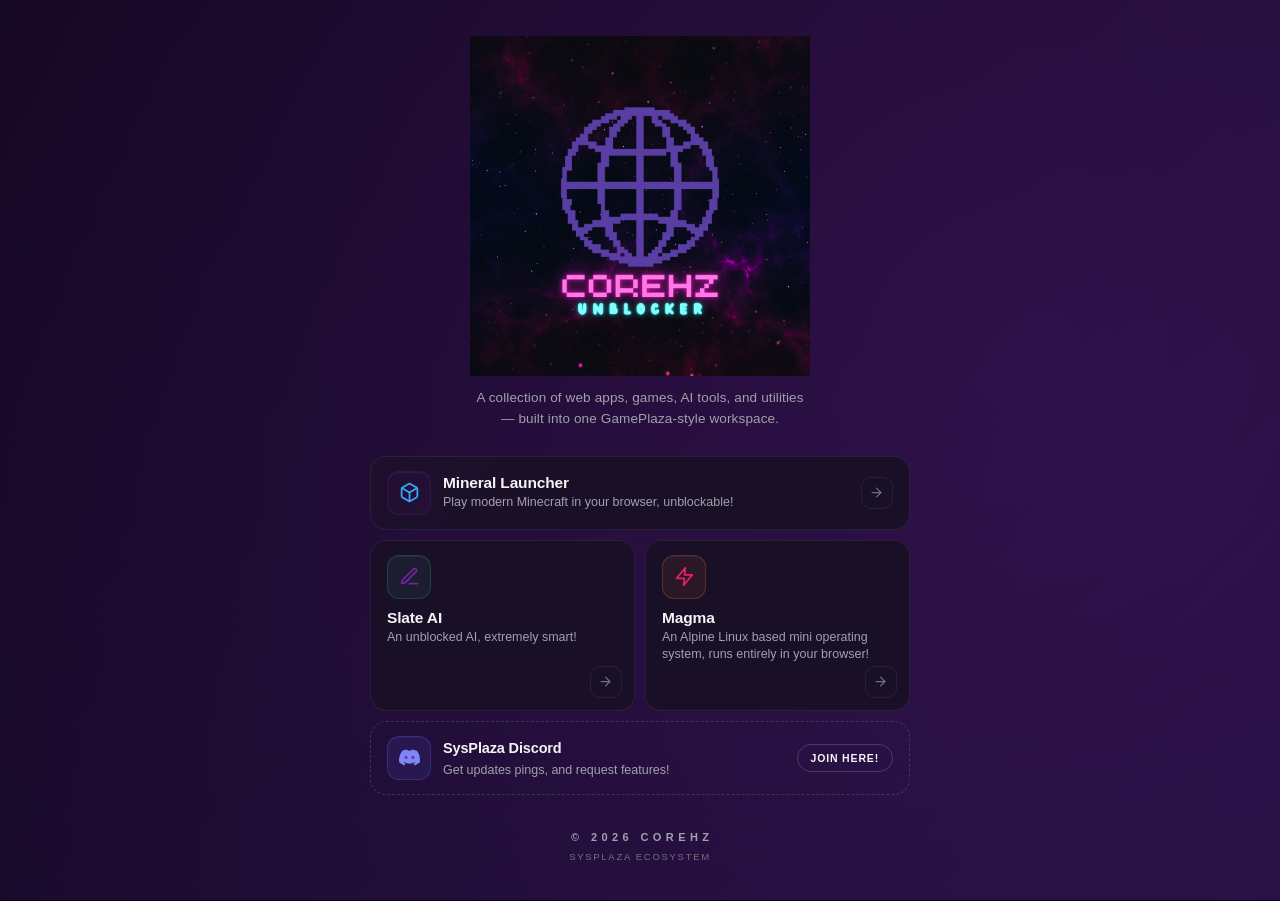
==== commit b5e98fdd: "Use external CSS and JS with GamePlaza background" ====
--- a/index.html
+++ b/index.html
@@ -4,289 +4,22 @@
 <meta charset="utf-8">
 <meta name="viewport" content="width=device-width, initial-scale=1, maximum-scale=1, user-scalable=no">
 <title>coreHZ</title>
-<link rel="preconnect" href="https://fonts.googleapis.com">
-<link rel="preconnect" href="https://fonts.gstatic.com" crossorigin>
-<link href="https://fonts.googleapis.com/css2?family=Ubuntu:wght@400;500;700&display=swap" rel="stylesheet">
-
-<style>
-  :root {
-    color-scheme: dark;
-    --bg: #0b0610;
-    --surface: #190f26;
-    --surface-2: #241334;
-    --border: rgba(255,255,255,0.07);
-    --border-strong: rgba(255,255,255,0.17);
-    --text-1: #f4f4f5;
-    --text-2: #a1a1aa;
-    --text-3: #71717a;
-    --accent: #38a7ff;
-    --ease-out: cubic-bezier(0.16, 1, 0.3, 1);
-    --ease-spring: cubic-bezier(0.34, 1.56, 0.64, 1);
-    --font-display: 'Ubuntu', sans-serif;
-    --font-body: 'Ubuntu', sans-serif;
-    --r-surface: 16px;
-    --r-chip: 12px;
-    --r-go: 10px;
-  }
-
-  * { box-sizing: border-box; -webkit-font-smoothing: antialiased; }
-  html, body { margin: 0; padding: 0; }
-
-  body {
-    min-height: 100dvh;
-    background: var(--bg);
-    color: var(--text-1);
-    font-family: var(--font-body);
-    font-size: 15px;
-    line-height: 1.55;
-    display: flex;
-    flex-direction: column;
-    padding: 36px clamp(16px, 4vw, 22px);
-    overflow-x: hidden;
-    -webkit-tap-highlight-color: transparent;
-  }
-
-  ::selection { background: rgba(123,31,162,0.25); }
-
-  .bg { position: fixed; inset: 0; z-index: 0; pointer-events: none; }
-  .bg::before {
-    content: "";
-    position: absolute; inset: 0;
-    background:
-      radial-gradient(820px 380px at 50% -10%, rgba(123,31,162,0.10), transparent 70%),
-      radial-gradient(560px 320px at 50% 112%, rgba(88,101,242,0.055), transparent 72%);
-  }
-  .bg::after {
-    content: "";
-    position: absolute; inset: 0;
-    background-image: radial-gradient(rgba(255,255,255,0.05) 1px, transparent 1px);
-    background-size: 26px 26px;
-    -webkit-mask-image: radial-gradient(ellipse 72% 62% at 50% 6%, black 10%, transparent 72%);
-    mask-image: radial-gradient(ellipse 72% 62% at 50% 6%, black 10%, transparent 72%);
-  }
-
-  main { position: relative; z-index: 1; width: 100%; max-width: 540px; margin: auto; }
-
-  header { text-align: center; margin-bottom: 26px; }
-  header img {
-    display: block;
-    width: min(340px, 92%);
-    height: auto;
-    margin: 0 auto 12px;
-    user-select: none;
-    -webkit-user-drag: none;
-  }
-  .corehz-logo {
-    display:inline-flex; align-items:baseline; justify-content:center;
-    font-family: 'Ubuntu', sans-serif; font-size: clamp(48px, 12vw, 78px);
-    font-weight:700; letter-spacing:-0.07em; line-height:1;
-    margin: 8px auto 14px; user-select:none;
-    text-shadow: 0 0 34px rgba(123,31,162,.28);
-  }
-  .corehz-logo span { color:#f4f4f5; }
-  .corehz-logo b { color:#38a7ff; font-weight:700; }
-  header p {
-    margin: 0 auto; max-width: 44ch;
-    font-size: 13.5px; font-weight: 400; letter-spacing: 0.01em;
-    color: var(--text-2);
-  }
-
-  .grid { display: grid; grid-template-columns: 1fr 1fr; gap: 10px; }
-  .span-2 { grid-column: span 2; }
-
-  .cell {
-    position: relative;
-    display: flex; align-items: center; gap: 12px;
-    padding: 14px 16px;
-    background: var(--surface);
-    border: 1px solid var(--border);
-    border-radius: var(--r-surface);
-    cursor: pointer; text-align: left;
-    font-family: inherit; font-size: inherit; color: inherit;
-    text-decoration: none; user-select: none;
-    transition-property: background-color, border-color, transform, box-shadow;
-    transition-duration: 0.25s;
-    transition-timing-function: var(--ease-out);
-  }
-  .cell:hover {
-    background: var(--surface-2);
-    border-color: var(--border-strong);
-    transform: translateY(-2px);
-    box-shadow: 0 12px 32px rgba(0, 0, 0, 0.4);
-  }
-  .cell:active { transform: translateY(0) scale(0.985); transition-duration: 0.1s; }
-  .cell:focus-visible { outline: 2px solid var(--accent); outline-offset: 3px; }
-
-  .cell::before {
-    content: ""; position: absolute; inset: 0; border-radius: inherit;
-    background: radial-gradient(220px circle at var(--mx, 50%) var(--my, 50%), var(--glow), transparent 65%);
-    opacity: 0; transition: opacity 0.3s var(--ease-out);
-    pointer-events: none;
-  }
-  .cell::after {
-    content: ""; position: absolute; inset: -1px; border-radius: inherit; padding: 1px;
-    background: radial-gradient(260px circle at var(--mx, 50%) var(--my, 50%), var(--glow-strong), transparent 65%);
-    -webkit-mask: linear-gradient(#fff 0 0) content-box, linear-gradient(#fff 0 0);
-    -webkit-mask-composite: xor;
-            mask: linear-gradient(#fff 0 0) content-box, linear-gradient(#fff 0 0);
-            mask-composite: exclude;
-    opacity: 0; transition: opacity 0.3s var(--ease-out);
-    pointer-events: none;
-  }
-  .cell:hover::before, .cell:hover::after { opacity: 1; }
-
-  .mineral { --glow: rgba(123,31,162,0.06);  --glow-strong: rgba(123,31,162,0.35);
-    background: linear-gradient(130deg, rgba(123,31,162,0.05), transparent 42%), var(--surface); }
-  .mineral:hover { background: linear-gradient(130deg, rgba(123,31,162,0.08), transparent 45%), var(--surface-2); }
-  .slate   { --glow: rgba(52,211,153,0.06);  --glow-strong: rgba(52,211,153,0.35); }
-  .magma   { --glow: rgba(251,146,60,0.06);  --glow-strong: rgba(251,146,60,0.35); }
-  .quiet   { --glow: rgba(88,101,242,0.07);  --glow-strong: rgba(88,101,242,0.45); }
-
-  .compact { flex-direction: column; align-items: flex-start; gap: 10px; padding-bottom: 46px; }
-  .compact .go { position: absolute; right: 12px; bottom: 12px; }
-
-  .chip {
-    width: 44px; height: 44px; flex-shrink: 0;
-    display: flex; align-items: center; justify-content: center;
-    border-radius: var(--r-chip);
-    border: 1px solid;
-    box-shadow: inset 0 1px 0 rgba(255,255,255,0.05);
-  }
-  .chip svg { width: 21px; height: 21px; }
-  .chip-mineral { color: #38a7ff; background: rgba(123,31,162,0.08);  border-color: rgba(123,31,162,0.22); }
-  .chip-slate   { color: #7b1fa2; background: rgba(52,211,153,0.08);  border-color: rgba(52,211,153,0.20); }
-  .chip-magma   { color: #e91e63; background: rgba(251,146,60,0.08);  border-color: rgba(251,146,60,0.20); }
-  .chip-discord { color: #7d87f6; background: rgba(88,101,242,0.12);  border-color: rgba(88,101,242,0.28); }
-
-  .meta { flex: 1; min-width: 0; display: flex; flex-direction: column; gap: 1px; }
-  .compact .meta { gap: 2px; }
-  .name { font-size: 15.5px; font-weight: 600; letter-spacing: -0.01em; color: var(--text-1); }
-  .name-sm { font-size: 14.5px; }
-  .desc { font-size: 12.5px; color: var(--text-2); line-height: 1.45;
-    white-space: nowrap; overflow: hidden; text-overflow: ellipsis; }
-  .compact .desc {
-    white-space: normal; line-height: 1.4;
-    display: -webkit-box; -webkit-line-clamp: 2; -webkit-box-orient: vertical;
-  }
-
-  .go {
-    width: 32px; height: 32px; flex-shrink: 0;
-    display: flex; align-items: center; justify-content: center;
-    color: var(--text-3);
-    border: 1px solid var(--border);
-    border-radius: var(--r-go);
-    transition-property: background-color, border-color, color, transform;
-    transition-duration: 0.25s;
-    transition-timing-function: var(--ease-out);
-  }
-  .go svg {
-    width: 15px; height: 15px;
-    translate: -1px 0;
-    transition: transform 0.3s var(--ease-spring);
-  }
-  .cell:hover .go { background: #ffffff; border-color: #ffffff; color: #0b0b0f; }
-  .cell:hover .go svg { transform: translateX(3px); }
-  .cell:active .go { transform: scale(0.94); }
-
-  .quiet { background: transparent; border: 1px dashed rgba(255,255,255,0.14); }
-  .quiet:hover {
-    background: rgba(255,255,255,0.02);
-    border-color: var(--border-strong);
-    transform: none;
-    box-shadow: none;
-  }
-  .quiet:hover::before, .quiet:hover::after { opacity: 0; }
-  .pill {
-    flex-shrink: 0;
-    font-size: 10.5px; font-weight: 600; letter-spacing: 0.08em; text-transform: uppercase;
-    color: var(--text-1);
-    border: 1px solid var(--border-strong);
-    border-radius: 999px;
-    padding: 5px 13px;
-    transition-property: background-color, border-color, color;
-    transition-duration: 0.2s;
-    transition-timing-function: var(--ease-out);
-  }
-  .quiet:hover .pill { background: #7b1fa2; border-color: #7b1fa2; color: #ffffff; }
-
-  footer { margin-top: 34px; display: flex; flex-direction: column; align-items: center; gap: 4px; text-align: center; }
-  footer .mark {
-    font-family: var(--font-display);
-    font-size: 11px; font-weight: 700;
-    letter-spacing: 0.4em; text-indent: 0.4em; text-transform: uppercase;
-    color: var(--text-2);
-  }
-  footer .est {
-    font-size: 9.5px; letter-spacing: 0.18em; text-transform: uppercase;
-    color: var(--text-3);
-  }
-
-  @media (prefers-reduced-motion: no-preference) {
-    .rise {
-      opacity: 0;
-      animation: rise 0.7s var(--ease-out) forwards;
-      animation-delay: var(--delay, 0s);
-    }
-    @keyframes rise {
-      from { opacity: 0; transform: translateY(14px) scale(0.985); filter: blur(6px); }
-      to   { opacity: 1; transform: none; filter: blur(0); }
-    }
-    .modal-backdrop { animation: backdropIn 0.22s ease both; }
-    .modal-card     { animation: cardIn 0.32s var(--ease-out) both; }
-    .modal-backdrop.closing { animation: backdropOut 0.16s ease both; }
-    .modal-backdrop.closing .modal-card { animation: cardOut 0.16s ease both; }
-    @keyframes backdropIn  { from { opacity: 0; } to { opacity: 1; } }
-    @keyframes backdropOut { from { opacity: 1; } to { opacity: 0; } }
-    @keyframes cardIn {
-      from { opacity: 0; transform: translateY(10px) scale(0.96); filter: blur(8px); }
-      to   { opacity: 1; transform: none; filter: blur(0); }
-    }
-    @keyframes cardOut {
-      from { opacity: 1; transform: none; filter: blur(0); }
-      to   { opacity: 0; transform: translateY(6px) scale(0.97); filter: blur(4px); }
-    }
-  }
-  @media (prefers-reduced-motion: reduce) {
-    .cell, .go, .go svg, .pill, .cell::before, .cell::after { transition: none; }
-    .rise { opacity: 1; animation: none; }
-  }
-
-  @media (max-width: 620px) {
-    .grid { grid-template-columns: 1fr; }
-    .span-2 { grid-column: span 1; }
-  }
-  @media (max-height: 640px) {
-    body { padding-top: 24px; padding-bottom: 24px; }
-    header { margin-bottom: 18px; }
-    header img { width: min(260px, 80%); }
-  }
-</style>
+  <link rel="icon" type="image/png" href="coreHZ.png">
+  <link rel="stylesheet" href="index.css">
 </head>
 
 <body>
-  <script>
-    /* WATCHDOG — independent of the main script below */
-    window.__corehzBooted = false;
-    setTimeout(function () {
-      if (window.__corehzBooted) return;
-      var b = document.createElement("div");
-      b.style.cssText = "position:fixed;left:50%;bottom:16px;transform:translateX(-50%);z-index:10001;background:#16161b;border:1px solid rgba(255,255,255,0.17);color:#f4f4f5;font:12.5px/1.5 Arial,sans-serif;padding:10px 16px;border-radius:12px;box-shadow:0 10px 30px rgba(0,0,0,0.5);text-align:center;max-width:88vw";
-      b.innerHTML = "<b>coreHZ loaded an out-of-date copy.</b><br>Hold Ctrl and press R to refresh.";
-      (document.body || document.documentElement).appendChild(b);
-    }, 2500);
-  </script>
-
   <div class="bg" aria-hidden="true"></div>
 
   <main>
-    <header class="rise" style="--delay:0s">
-      <img src="https://corehzunblocked.github.io/assets/full%20logo.png" alt="coreHZ" draggable="false">
+    <header class="rise">
+      <img src="coreHZ.png" alt="coreHZ" draggable="false">
       <p>A collection of web apps, games, AI tools, and utilities — built into one GamePlaza-style workspace.</p>
     </header>
 
     <section class="grid" aria-label="Applications">
 
-      <button class="cell mineral span-2 rise" style="--delay:.08s" data-launch="mineral">
+      <button class="cell mineral span-2 rise" data-launch="mineral">
         <span class="chip chip-mineral" aria-hidden="true">
           <svg viewBox="0 0 24 24" fill="none" stroke="currentColor" stroke-width="2" stroke-linecap="round" stroke-linejoin="round"><path d="M21 16V8a2 2 0 0 0-1-1.73l-7-4a2 2 0 0 0-2 0l-7 4A2 2 0 0 0 3 8v8a2 2 0 0 0 1 1.73l7 4a2 2 0 0 0 2 0l7-4A2 2 0 0 0 21 16z"></path><polyline points="3.27 6.96 12 12.01 20.73 6.96"></polyline><line x1="12" y1="22.08" x2="12" y2="12"></line></svg>
         </span>
@@ -299,7 +32,7 @@
         </span>
       </button>
 
-      <button class="cell compact slate rise" style="--delay:.14s" data-launch="slate">
+      <button class="cell compact slate rise" data-launch="slate">
         <span class="chip chip-slate" aria-hidden="true">
           <svg viewBox="0 0 24 24" fill="none" stroke="currentColor" stroke-width="2" stroke-linecap="round" stroke-linejoin="round"><path d="M12 20h9"></path><path d="M16.5 3.5a2.121 2.121 0 0 1 3 3L7 19l-4 1 1-4L16.5 3.5z"></path></svg>
         </span>
@@ -312,7 +45,7 @@
         </span>
       </button>
 
-      <button class="cell compact magma rise" style="--delay:.2s" data-launch="magma">
+      <button class="cell compact magma rise" data-launch="magma">
         <span class="chip chip-magma" aria-hidden="true">
           <svg viewBox="0 0 24 24" fill="none" stroke="currentColor" stroke-width="2" stroke-linecap="round" stroke-linejoin="round"><polygon points="13 2 3 14 12 14 11 22 21 10 12 10 13 2"></polygon></svg>
         </span>
@@ -325,7 +58,7 @@
         </span>
       </button>
 
-      <a class="cell quiet span-2 rise" style="--delay:.26s" href="https://discord.gg/coming-soon" target="_blank" rel="noopener noreferrer">
+      <a class="cell quiet span-2 rise" href="https://discord.gg/azBXGMsm5F" target="_blank" rel="noopener noreferrer">
         <span class="chip chip-discord" aria-hidden="true">
           <svg viewBox="0 0 127.14 96.36" fill="currentColor">
             <path d="M107.7,8.07A105.15,105.15,0,0,0,77.26,0a77.19,77.19,0,0,0-3.3,6.83A96.67,96.67,0,0,0,53.22,6.83,77.19,77.19,0,0,0,49.88,0,105.15,105.15,0,0,0,19.44,8.07C3.66,31.58-1.86,54.65,1,77.53A105.73,105.73,0,0,0,32,96.36a74.37,74.37,0,0,0,6.72-11A68.6,68.6,0,0,1,28.4,79.51c.85-.63,1.68-1.3,2.47-2a75.46,75.46,0,0,0,65.44,0c.79.68,1.62,1.35,2.47,2a68.52,68.52,0,0,1-10.37,5.87,74.83,74.83,0,0,0,6.72,11,105.56,105.56,0,0,0,31.07-18.83C129.7,50.12,123.81,27.31,107.7,8.07Z"/>
@@ -342,394 +75,12 @@
 
     </section>
 
-    <footer class="rise" style="--delay:.32s">
+    <footer class="rise">
       <span class="mark">© 2026 coreHZ</span>
       <span class="est">SysPlaza Ecosystem</span>
     </footer>
   </main>
 
-<script>
-"use strict";
-
-/* ============================================================
-   ROUTING LAYER
-   - The menu contains NO app URLs, in any form.
-   - r.txt (separate bland repo) stores each URL base64-encoded,
-     so the routing file is opaque at rest: in the repo, in
-     transit, in DevTools' response viewer, and in localStorage.
-   - Routes are fetched LAZILY: opening/inspecting the menu
-     triggers no routing request at all. Only an actual launch
-     does — and at that moment the app's own domain necessarily
-     appears in the Network tab. That part is not hideable.
-   ============================================================ */
-const ROUTE_SOURCES = [
-  "https://cdn.jsdelivr.net/gh/dobberr/cfg@main/r.txt",
-  "https://raw.githubusercontent.com/dobberr/cfg/main/r.txt",
-  "https://raw.githack.com/dobberr/cfg/main/r.txt",
-  "https://cdn.statically.io/gh/dobberr/cfg/main/r.txt"
-];
-const ROUTES_CACHE = "corehz.routes.cache.v3";
-
-let routesData = null;
-let routesPromise = null;
-
-// Extracts the JSON object from the file, decodes each base64
-// value, and validates it is an https URL. Throws on anything
-// malformed — malformed data is never cached.
-function parseRoutes(text) {
-  const s = text.indexOf("{");
-  const e = text.lastIndexOf("}");
-  if (s === -1 || e <= s) throw new Error("Malformed routing file");
-  const raw = JSON.parse(text.slice(s, e + 1));
-  const out = {};
-  for (const k in raw) {
-    let url;
-    try { url = atob(raw[k]); } catch (_) { throw new Error("Routing entry not decodable: " + k); }
-    if (!/^https:\/\//.test(url)) throw new Error("Routing entry invalid: " + k);
-    out[k] = url;
-  }
-  if (!Object.keys(out).length) throw new Error("Routing file empty");
-  return out;
-}
-
-function getRoutes() {
-  if (routesData) return Promise.resolve(routesData);
-  if (routesPromise) return routesPromise;
-  routesPromise = (async () => {
-    for (const url of ROUTE_SOURCES) {
-      try {
-        const res = await fetch(url, { cache: "no-cache" });
-        if (!res.ok) throw new Error("HTTP " + res.status);
-        const text = await res.text();
-        if (text.length < 40 || !/COREHZ_ROUTES/.test(text)) throw new Error("Unexpected response");
-        const parsed = parseRoutes(text);
-        routesData = parsed;
-        try { localStorage.setItem(ROUTES_CACHE, text); } catch (_) {}
-        return parsed;
-      } catch (e) {
-        console.warn("[coreHZ] route source failed (" + (e && e.message ? e.message : e) + ")");
-      }
-    }
-    // Every source unreachable: last cached copy keeps launches working
-    try {
-      const cached = localStorage.getItem(ROUTES_CACHE);
-      if (cached && /COREHZ_ROUTES/.test(cached)) {
-        routesData = parseRoutes(cached);
-        return routesData;
-      }
-    } catch (_) {}
-    throw new Error("Routing file unreachable");
-  })().catch(e => { routesPromise = null; throw e; });
-  return routesPromise;
-}
-
-/* ============================================================
-   POPUP SPOOFING
-   ============================================================ */
-const SPOOF_OPTIONS = [
-  { title: "Google", icon: "https://www.google.com/favicon.ico" },
-  { title: "Google Classroom", icon: "https://www.gstatic.com/classroom/favicon.png" },
-  { title: "Google Drive", icon: "https://ssl.gstatic.com/images/branding/product/1x/drive_2020q4_32dp.png" },
-  { title: "Google Docs", icon: "https://ssl.gstatic.com/docs/documents/images/kix-favicon-2023q4.ico" }
-];
-
-const WINDOW_FEATURES = "width=" + screen.width + ",height=" + screen.height +
-  ",menubar=no,toolbar=no,location=no,status=no,resizable=yes,scrollbars=yes,popup=yes";
-
-function applySpoof(targetDoc, spoof) {
-  targetDoc.title = spoof.title;
-  var link = targetDoc.querySelector("link[rel~='icon']");
-  if (!link) { link = targetDoc.createElement('link'); link.rel = 'icon'; targetDoc.head.appendChild(link); }
-  link.href = spoof.icon;
-}
-
-function pickSpoof() {
-  return SPOOF_OPTIONS[Math.floor(Math.random() * SPOOF_OPTIONS.length)];
-}
-
-function keepSpoofed(d, spoof) {
-  applySpoof(d, spoof);
-  var t = setInterval(function () {
-    try { applySpoof(d, spoof); } catch (e) { clearInterval(t); }
-  }, 500);
-}
-
-/* ============================================================
-   MODAL CHOREOGRAPHY
-   ============================================================ */
-function closeModal(id) {
-  var m = document.getElementById(id);
-  if (!m) return;
-  m.classList.add("closing");
-  m.addEventListener("animationend", function (e) {
-    if (e.target === m) m.remove();
-  }, { once: true });
-}
-
-/* ============================================================
-   LAUNCHERS — routes fetched on demand, decoded in memory only
-   ============================================================ */
-async function resolveRoute(app) {
-  let routes;
-  try {
-    routes = await getRoutes();
-  } catch (e) {
-    alert("coreHZ couldn't load its routing file from any source.\n\n" +
-          "Check your connection and try again. Details are in the console (F12).");
-    return null;
-  }
-  if (!routes[app]) {
-    alert("coreHZ's routing file doesn't include this app.\n\n" +
-          "Check r.txt in the routing repo includes a \"" + app + "\" entry.");
-    return null;
-  }
-  return routes[app];
-}
-
-function launchWithSpoof(url, showNoticeBanner = false) {
-  var win = window.open("about:blank", "_blank", WINDOW_FEATURES);
-  if (!win) { alert("Please allow popups."); return; }
-
-  var d = win.document;
-  d.open();
-  d.write(`<!DOCTYPE html><html><head><meta charset="utf-8"></head><body style="margin:0;padding:0;background:#000;overflow:hidden;width:100vw;height:100vh;"></body></html>`);
-  d.close();
-
-  // Native "Leave site?" confirmation when this popup is closed or
-  // reloaded. Chrome/Edge only arm it after the user interacts with
-  // the window (clicking inside the app counts); the message text is
-  // browser-controlled and cannot be customized.
-  d.addEventListener("beforeunload", function (e) {
-    e.preventDefault();
-    e.returnValue = ""; // required for Chrome/Edge to show the dialog
-  });
-
-  keepSpoofed(d, pickSpoof());
-
-  var frame = d.createElement('iframe');
-  frame.src = url;
-  frame.style.width = "100vw";
-  frame.style.height = "100vh";
-  frame.style.border = "none";
-  frame.style.display = "block";
-  frame.setAttribute("allow", "fullscreen; pointer-lock; gamepad; keyboard-map; clipboard-read; clipboard-write; camera; microphone");
-  frame.setAttribute("sandbox", "allow-same-origin allow-scripts allow-forms allow-popups allow-popups-to-escape-sandbox allow-pointer-lock");
-  frame.setAttribute("allowfullscreen", "true");
-  d.body.appendChild(frame);
-
-  if (showNoticeBanner) {
-    var banner = d.createElement('div');
-    banner.style.cssText = "position: fixed; top: 16px; left: 50%; transform: translateX(-50%); z-index: 999999; width: 90%; max-width: 480px; background: rgba(69, 26, 3, 0.9); border: 1px solid rgba(245, 158, 11, 0.3); color: #fde68a; backdrop-filter: blur(8px); padding: 16px; border-radius: 12px; box-shadow: 0 20px 25px -5px rgba(0, 0, 0, 0.5); display: flex; align-items: flex-start; gap: 12px; font-family: sans-serif; opacity: 0; transition: opacity 0.5s ease; box-sizing: border-box;";
-    banner.innerHTML = `
-      <svg style="width: 20px; height: 20px; color: #fbbf24; flex-shrink: 0; margin-top: 2px;" fill="none" viewBox="0 0 24 24" stroke="currentColor" stroke-width="2">
-        <path stroke-linecap="round" stroke-linejoin="round" d="M12 9v2m0 4h.01m-6.938 4h13.856c1.54 0 2.502-1.667 1.732-3L13.732 4c-.77-1.333-2.694-1.333-3.464 0L3.34 16c-.77 1.333.192 3 1.732 3z" />
-      </svg>
-      <div style="flex: 1; font-size: 13px; line-height: 1.5; min-w-0;">
-        <strong style="display: block; color: #fcd34d; margin-bottom: 4px; font-size: 14px;">Account Inactivity Notice</strong>
-        To keep Slate completely free for active users, any accounts left inactive for 3+ months are automatically deleted to free up system space. You can always remake an account if yours gets removed.
-      </div>
-      <button style="background: transparent; border: none; color: rgba(251, 191, 36, 0.6); font-size: 22px; cursor: pointer; padding: 0 4px; line-height: 1; flex-shrink: 0;" onmouseover="this.style.color='#fde68a'" onmouseout="this.style.color='rgba(251, 191, 36, 0.6)'">&times;</button>
-    `;
-    d.body.appendChild(banner);
-
-    var closeBtn = banner.querySelector('button');
-    var timeoutId;
-    function closeBanner() {
-      banner.style.opacity = '0';
-      setTimeout(() => { if (banner.parentNode) banner.parentNode.removeChild(banner); }, 500);
-      clearTimeout(timeoutId);
-    }
-    closeBtn.onclick = closeBanner;
-    setTimeout(() => { banner.style.opacity = '1'; }, 100);
-    timeoutId = setTimeout(closeBanner, 20000);
-  }
-}
-
-function openSlateLegalDocs() {
-  var existingModal = document.getElementById('slate-privacy-modal');
-  if (existingModal) existingModal.remove();
-
-  var modal = document.createElement('div');
-  modal.id = "slate-privacy-modal";
-  modal.className = "modal-backdrop";
-  modal.style = "position: fixed; inset: 0; z-index: 10000; background: rgba(0,0,0,0.85); display: flex; align-items: center; justify-content: center; padding: 16px; font-family: 'Ubuntu', Arial, sans-serif; backdrop-filter: blur(4px); box-sizing: border-box;";
-  modal.innerHTML = `
-    <div class="modal-card" style="background: #0e0e13; border: 1px solid rgba(255,255,255,0.09); border-radius: 16px; padding: 22px; width: 100%; max-width: 600px; color: #f4f4f5; box-shadow: 0 24px 60px rgba(0,0,0,0.55); max-height: 85vh; overflow-y: auto; box-sizing: border-box;">
-      <div style="display: flex; justify-content: space-between; align-items: center; margin-bottom: 20px; border-bottom: 1px solid rgba(255,255,255,0.06); padding-bottom: 12px;">
-        <h2 style="font-size: 18px; font-weight: 700; font-family: 'Ubuntu', sans-serif; letter-spacing: -0.01em; margin: 0;">Slate Legal Agreements</h2>
-        <button onclick="closeModal('slate-privacy-modal')" style="background: transparent; border: none; color: #a1a1aa; font-size: 24px; cursor: pointer; line-height: 1; padding: 0;">&times;</button>
-      </div>
-
-      <div style="font-size: 13px; line-height: 1.6; color: #a1a1aa;">
-        <p style="margin-bottom: 16px;">Last Updated: 26 June 2026. By accessing and using the Slate AI platform (the "Service"), managed by the Slate operations team ("we", "us", or "our"), you agree to be legally bound by these Terms of Service and Privacy Policy.</p>
-
-        <h3 style="font-size: 14px; font-weight: 700; color: #ffffff; margin: 24px 0 10px 0; border-left: 2px solid #38a7ff; padding-left: 8px;">Part 1: Terms of Service</h3>
-
-        <h4 style="font-size: 11px; font-weight: 600; text-transform: uppercase; letter-spacing: 0.05em; color: #cbd5e1; margin: 0 0 4px 0;">1.1 Acceptance and Capacity</h4>
-        <p style="margin-bottom: 12px;">By interacting with the Service, you confirm you have read, understood, and agreed to these Terms. If you are under the age of 18, you confirm that you have obtained the consent of a parent or legal guardian to access and use the Service.</p>
-
-        <h4 style="font-size: 11px; font-weight: 600; text-transform: uppercase; letter-spacing: 0.05em; color: #cbd5e1; margin: 0 0 4px 0;">1.2 Acceptable Use</h4>
-        <p style="margin-bottom: 12px;">You assume complete and sole responsibility for all content, prompts, and instructions you submit to the Service. You explicitly agree not to use the Service to generate malicious text, distribute malware, engage in harassment, perform illegal activities, or attempt to systematically abuse backend resource allocations.</p>
-
-        <h4 style="font-size: 11px; font-weight: 600; text-transform: uppercase; letter-spacing: 0.05em; color: #cbd5e1; margin: 0 0 4px 0;">1.3 Limitation of Liability</h4>
-        <p style="margin-bottom: 12px;">To the maximum extent permitted under UK law, we offer the Service strictly on an "as-is" and "as-available" basis without warranties of any kind. We shall not be liable for any indirect, loss of data, or circumstantial damages resulting from AI model outputs or sudden service interruptions.</p>
-
-        <div style="background: rgba(239, 68, 68, 0.03); border: 1px solid rgba(239, 68, 68, 0.15); border-radius: 8px; padding: 14px; margin-bottom: 24px;">
-          <h4 style="font-size: 11px; font-weight: 700; text-transform: uppercase; letter-spacing: 0.05em; color: #ef4444; margin: 0 0 6px 0;">1.4 Slate [UNCENSORED] Tier Agreement</h4>
-          <p style="font-size: 12px; color: #fca5a5; margin: 0; line-height: 1.5;">
-            Registered users executing queries via the invite-only <code>Slate [UNCENSORED]</code> model (requested through the Discord server) acknowledge full, sole, and exclusive accountability for all prompt strategies and outcomes. This specific model variant operates without traditional filters; therefore, the generation of all content is driven strictly by user intent. The user assumes full legal and ethical responsibility for outputs encountered while utilizing this specific model variant.
-          </p>
-        </div>
-
-        <h3 style="font-size: 14px; font-weight: 700; color: #ffffff; margin: 0 0 10px 0; border-left: 2px solid #38a7ff; padding-left: 8px;">Part 2: Privacy Policy</h3>
-        <p style="margin-bottom: 12px;">We are committed to data minimization. This policy outlines how core parameters are processed cleanly and safely.</p>
-
-        <h4 style="font-size: 11px; font-weight: 600; text-transform: uppercase; letter-spacing: 0.05em; color: #cbd5e1; margin: 0 0 4px 0;">2.1 Data We Collect</h4>
-        <ul style="margin: 0 0 14px 0; padding-left: 20px; list-style-type: disc;">
-          <li style="margin-bottom: 4px;">Account username profile data</li>
-          <li style="margin-bottom: 4px;">Authentication email address</li>
-          <li style="margin-bottom: 4px;">Last active system timestamps</li>
-          <li style="margin-bottom: 4px;">Account initialization timestamps</li>
-          <li style="margin-bottom: 4px;">Cumulative totals of prompts sent and token payloads utilized</li>
-        </ul>
-
-      </div>
-
-      <button onclick="closeModal('slate-privacy-modal')" style="width: 100%; margin-top: 16px; padding: 12px; background: #ffffff; color: #000000; border: none; border-radius: 10px; font-weight: 600; cursor: pointer; font-size: 13px;">Close Document</button>
-    </div>
-  `;
-  document.body.appendChild(modal);
-}
-
-function showSlateModal(onAccept) {
-  var existingModal = document.getElementById('slate-welcome-modal');
-  if (existingModal) existingModal.remove();
-
-  var slateLogo = "https://corehzunblocked.github.io/assets/Slate/Slate.png";
-  var modal = document.createElement('div');
-  modal.id = "slate-welcome-modal";
-  modal.className = "modal-backdrop";
-  modal.style = "position: fixed; inset: 0; z-index: 9999; background: rgba(0,0,0,0.85); display: flex; align-items: center; justify-content: center; padding: 16px; font-family: 'Ubuntu', Arial, sans-serif; backdrop-filter: blur(4px); box-sizing: border-box;";
-  modal.innerHTML = `
-    <div class="modal-card" style="background: #0e0e13; border: 1px solid rgba(255,255,255,0.09); border-radius: 16px; padding: 22px; width: 100%; max-width: 480px; color: #f4f4f5; box-shadow: 0 24px 60px rgba(0,0,0,0.55); max-height: 90vh; overflow-y: auto; box-sizing: border-box;">
-      <div style="text-align: center; margin-bottom: 20px;">
-        <img src="${slateLogo}" alt="Slate" style="width: 48px; height: 48px; border-radius: 12px; margin-bottom: 12px; display: inline-block;">
-        <h2 style="font-size: 20px; font-weight: 700; letter-spacing: -0.01em; margin: 0;">Welcome to Slate</h2>
-        <p style="font-size: 13px; color: #a1a1aa; margin-top: 6px;">Your AI helper for schoolwork and projects.</p>
-      </div>
-
-      <div style="background: rgba(255,255,255,0.02); border: 1px solid rgba(255,255,255,0.06); border-radius: 10px; padding: 16px; margin-bottom: 18px; line-height: 1.5;">
-        <h3 style="font-size: 11px; text-transform: uppercase; color: #8b8b94; letter-spacing: 0.05em; margin: 0 0 8px 0; font-weight: 600;">What Slate Can Do</h3>
-        <p style="font-size: 12px; color: #a1a1aa; margin: 0 0 12px 0;">
-          Slate is designed to assist you directly in your browser. It can help you draft essays, summarize long articles, brainstorm fresh ideas for projects, explain complex math concepts step-by-step, and intelligently organize your study notes.
-        </p>
-        <p style="font-size: 11.5px; color: #8b8b94; margin: 0; padding-top: 10px; border-top: 1px solid rgba(255,255,255,0.06);">
-          <strong style="color: #d4d4d8;">Need a completely unrestricted model?</strong> We offer a private, uncensored version of Slate designed for home use. This version operates completely free of standard safety guardrails, giving you absolute freedom over your prompts. You can request access in our <a href="https://discord.gg/tzvrq8SmSm" target="_blank" rel="noopener noreferrer" style="color: #7b1fa2; text-decoration: underline;">Discord server</a>.
-        </p>
-      </div>
-
-      <div style="margin-bottom: 20px; background: rgba(34, 211, 238, 0.05); padding: 14px; border-radius: 10px; border: 1.5px solid rgba(34, 211, 238, 0.55);">
-        <label style="display: flex; align-items: flex-start; gap: 10px; cursor: pointer; margin: 0;">
-          <input type="checkbox" id="welcome-terms-checkbox" style="margin-top: 3px; transform: scale(1.15); accent-color: #38a7ff; cursor: pointer; flex-shrink: 0;">
-          <span style="font-size: 12px; color: #f4f4f5; font-weight: 500; line-height: 1.5;">
-            I acknowledge that I have read and agree to the
-            <a href="#" onclick="openSlateLegalDocs(); return false;" style="color: #38a7ff; font-weight: 700; text-decoration: underline;">Terms of Service</a>
-            and
-            <a href="#" onclick="openSlateLegalDocs(); return false;" style="color: #38a7ff; font-weight: 700; text-decoration: underline;">Privacy Policy</a>.
-            I understand my legal responsibilities regarding acceptable use.
-          </span>
-        </label>
-      </div>
-
-      <button id="welcome-dismiss-btn" disabled style="width: 100%; padding: 12px; background: #232329; color: #7c7c85; border: none; border-radius: 10px; font-weight: 600; cursor: not-allowed; font-size: 13px; transition: background-color 0.2s, color 0.2s;">Accept agreements to continue</button>
-    </div>
-  `;
-  document.body.appendChild(modal);
-
-  var btn = modal.querySelector('#welcome-dismiss-btn');
-  var checkbox = modal.querySelector('#welcome-terms-checkbox');
-
-  function updateLaunchState() {
-    if (checkbox.checked) {
-      btn.disabled = false;
-      btn.innerText = 'Launch Slate';
-      btn.style.background = '#ffffff';
-      btn.style.color = '#000000';
-      btn.style.cursor = 'pointer';
-    } else {
-      btn.disabled = true;
-      btn.innerText = 'Accept agreements to continue';
-      btn.style.background = '#232329';
-      btn.style.color = '#7c7c85';
-      btn.style.cursor = 'not-allowed';
-    }
-  }
-
-  checkbox.addEventListener('change', updateLaunchState);
-  btn.onclick = function() {
-    if (!btn.disabled) {
-      closeModal('slate-welcome-modal');
-      onAccept();
-    }
-  };
-}
-
-// ROUTING INITIATORS
-async function launchMineral() {
-  const url = await resolveRoute("mineral");
-  if (url) launchWithSpoof(url, false);
-}
-async function launchSlate() {
-  showSlateModal(async function() {
-    const url = await resolveRoute("slate");
-    if (url) launchWithSpoof(url, true);
-  });
-}
-async function launchMagma() {
-  const url = await resolveRoute("magma");
-  if (url) launchWithSpoof(url, false);
-}
-
-// Listener wiring — no inline onclick
-document.querySelectorAll("[data-launch]").forEach(function (btn) {
-  btn.addEventListener("click", function () {
-    var map = { mineral: launchMineral, slate: launchSlate, magma: launchMagma };
-    var fn = map[btn.getAttribute("data-launch")];
-    if (fn) fn();
-  });
-  // Pre-warm on first press of a launch button: shaves the fetch
-  // latency off the click, without ever fetching for idle viewers
-  btn.addEventListener("pointerdown", function () { getRoutes(); }, { once: true });
-});
-
-/* Launch capability live — disarm the watchdog */
-window.__corehzBooted = true;
-console.info("[coreHZ] hub ready · v3.6 (routed, lazy, close-guard)");
-
-/* Self-heal: refresh the shell's offline cache with this good copy */
-try {
-  if (window.parent && window.parent !== window) {
-    window.parent.localStorage.setItem(
-      "corehz.hub.cache.v1",
-      "<!DOCTYPE html>\n" + document.documentElement.outerHTML
-    );
-  }
-} catch (e) { /* cross-origin parent — nothing to heal */ }
-
-/* Decorative layer — spotlight + entrance cleanup, last */
-document.querySelectorAll(".cell").forEach(function (card) {
-  card.addEventListener("pointermove", function (e) {
-    var r = card.getBoundingClientRect();
-    card.style.setProperty("--mx", (e.clientX - r.left) + "px");
-    card.style.setProperty("--my", (e.clientY - r.top) + "px");
-  });
-});
-
-document.querySelectorAll(".rise").forEach(function (el) {
-  el.addEventListener("animationend", function (e) {
-    if (e.target === el) el.classList.remove("rise");
-  }, { once: true });
-});
-</script>
+  <script src="index.js"></script>
 </body>
 </html>
--- a/index.css
+++ b/index.css
@@ -0,0 +1,263 @@
+
+  :root {
+    color-scheme: dark;
+    --bg: #0b0610;
+    --surface: #190f26;
+    --surface-2: #241334;
+    --border: rgba(255,255,255,0.07);
+    --border-strong: rgba(255,255,255,0.17);
+    --text-1: #f4f4f5;
+    --text-2: #a1a1aa;
+    --text-3: #71717a;
+    --accent: #38a7ff;
+    --ease-out: cubic-bezier(0.16, 1, 0.3, 1);
+    --ease-spring: cubic-bezier(0.34, 1.56, 0.64, 1);
+    --font-display: 'Ubuntu', sans-serif;
+    --font-body: 'Ubuntu', sans-serif;
+    --r-surface: 16px;
+    --r-chip: 12px;
+    --r-go: 10px;
+  }
+
+  * { box-sizing: border-box; -webkit-font-smoothing: antialiased; }
+  html, body {
+ margin: 0; padding: 0; 
+}
+
+  body {
+    min-height: 100dvh;
+    background: var(--bg);
+    color: var(--text-1);
+    font-family: var(--font-body);
+    font-size: 15px;
+    line-height: 1.55;
+    display: flex;
+    flex-direction: column;
+    padding: 36px clamp(16px, 4vw, 22px);
+    overflow-x: hidden;
+    -webkit-tap-highlight-color: transparent;
+  }
+
+  ::selection { background: rgba(123,31,162,0.25); }
+
+  .bg { position: fixed; inset: 0; z-index: 0; pointer-events: none; }
+  .bg::before {
+    content: "";
+    position: absolute; inset: 0;
+    background:
+      radial-gradient(circle at 20% 10%, rgba(123,31,162,.25), transparent 30%),
+      radial-gradient(circle at 80% 30%, rgba(244,143,177,.12), transparent 25%),
+      linear-gradient(-45deg,#1a0f2e,#0f0820,#1f1240,#0d0619);
+    background-size: 400% 400%;
+    animation: gradientShift 15s ease infinite;
+  }
+  .bg::after { display: none; }
+
+  main { position: relative; z-index: 1; width: 100%; max-width: 540px; margin: auto; }
+
+  header { text-align: center; margin-bottom: 26px; }
+  header img {
+    display: block;
+    width: min(340px, 92%);
+    height: auto;
+    margin: 0 auto 12px;
+    user-select: none;
+    -webkit-user-drag: none;
+  }
+  .corehz-logo {
+    display:inline-flex; align-items:baseline; justify-content:center;
+    font-family: 'Ubuntu', sans-serif; font-size: clamp(48px, 12vw, 78px);
+    font-weight:700; letter-spacing:-0.07em; line-height:1;
+    margin: 8px auto 14px; user-select:none;
+    text-shadow: 0 0 34px rgba(123,31,162,.28);
+  }
+  .corehz-logo span { color:#f4f4f5; }
+  .corehz-logo b { color:#38a7ff; font-weight:700; }
+  header p {
+    margin: 0 auto; max-width: 44ch;
+    font-size: 13.5px; font-weight: 400; letter-spacing: 0.01em;
+    color: var(--text-2);
+  }
+
+  .grid { display: grid; grid-template-columns: 1fr 1fr; gap: 10px; }
+  .span-2 { grid-column: span 2; }
+
+  .cell {
+    position: relative;
+    display: flex; align-items: center; gap: 12px;
+    padding: 14px 16px;
+    background: var(--surface);
+    border: 1px solid var(--border);
+    border-radius: var(--r-surface);
+    cursor: pointer; text-align: left;
+    font-family: inherit; font-size: inherit; color: inherit;
+    text-decoration: none; user-select: none;
+    transition-property: background-color, border-color, transform, box-shadow;
+    transition-duration: 0.25s;
+    transition-timing-function: var(--ease-out);
+  }
+  .cell:hover {
+    background: var(--surface-2);
+    border-color: var(--border-strong);
+    transform: translateY(-2px);
+    box-shadow: 0 12px 32px rgba(0, 0, 0, 0.4);
+  }
+  .cell:active { transform: translateY(0) scale(0.985); transition-duration: 0.1s; }
+  .cell:focus-visible { outline: 2px solid var(--accent); outline-offset: 3px; }
+
+  .cell::before {
+    content: ""; position: absolute; inset: 0; border-radius: inherit;
+    background: radial-gradient(220px circle at var(--mx, 50%) var(--my, 50%), var(--glow), transparent 65%);
+    opacity: 0; transition: opacity 0.3s var(--ease-out);
+    pointer-events: none;
+  }
+  .cell::after {
+    content: ""; position: absolute; inset: -1px; border-radius: inherit; padding: 1px;
+    background: radial-gradient(260px circle at var(--mx, 50%) var(--my, 50%), var(--glow-strong), transparent 65%);
+    -webkit-mask: linear-gradient(#fff 0 0) content-box, linear-gradient(#fff 0 0);
+    -webkit-mask-composite: xor;
+            mask: linear-gradient(#fff 0 0) content-box, linear-gradient(#fff 0 0);
+            mask-composite: exclude;
+    opacity: 0; transition: opacity 0.3s var(--ease-out);
+    pointer-events: none;
+  }
+  .cell:hover::before, .cell:hover::after { opacity: 1; }
+
+  .mineral { --glow: rgba(123,31,162,0.06);  --glow-strong: rgba(123,31,162,0.35);
+    background: linear-gradient(130deg, rgba(123,31,162,0.05), transparent 42%), var(--surface); }
+  .mineral:hover { background: linear-gradient(130deg, rgba(123,31,162,0.08), transparent 45%), var(--surface-2); }
+  .slate   { --glow: rgba(52,211,153,0.06);  --glow-strong: rgba(52,211,153,0.35); }
+  .magma   { --glow: rgba(251,146,60,0.06);  --glow-strong: rgba(251,146,60,0.35); }
+  .quiet   { --glow: rgba(88,101,242,0.07);  --glow-strong: rgba(88,101,242,0.45); }
+
+  .compact { flex-direction: column; align-items: flex-start; gap: 10px; padding-bottom: 46px; }
+  .compact .go { position: absolute; right: 12px; bottom: 12px; }
+
+  .chip {
+    width: 44px; height: 44px; flex-shrink: 0;
+    display: flex; align-items: center; justify-content: center;
+    border-radius: var(--r-chip);
+    border: 1px solid;
+    box-shadow: inset 0 1px 0 rgba(255,255,255,0.05);
+  }
+  .chip svg { width: 21px; height: 21px; }
+  .chip-mineral { color: #38a7ff; background: rgba(123,31,162,0.08);  border-color: rgba(123,31,162,0.22); }
+  .chip-slate   { color: #7b1fa2; background: rgba(52,211,153,0.08);  border-color: rgba(52,211,153,0.20); }
+  .chip-magma   { color: #e91e63; background: rgba(251,146,60,0.08);  border-color: rgba(251,146,60,0.20); }
+  .chip-discord { color: #7d87f6; background: rgba(88,101,242,0.12);  border-color: rgba(88,101,242,0.28); }
+
+  .meta { flex: 1; min-width: 0; display: flex; flex-direction: column; gap: 1px; }
+  .compact .meta { gap: 2px; }
+  .name { font-size: 15.5px; font-weight: 600; letter-spacing: -0.01em; color: var(--text-1); }
+  .name-sm { font-size: 14.5px; }
+  .desc { font-size: 12.5px; color: var(--text-2); line-height: 1.45;
+    white-space: nowrap; overflow: hidden; text-overflow: ellipsis; }
+  .compact .desc {
+    white-space: normal; line-height: 1.4;
+    display: -webkit-box; -webkit-line-clamp: 2; -webkit-box-orient: vertical;
+  }
+
+  .go {
+    width: 32px; height: 32px; flex-shrink: 0;
+    display: flex; align-items: center; justify-content: center;
+    color: var(--text-3);
+    border: 1px solid var(--border);
+    border-radius: var(--r-go);
+    transition-property: background-color, border-color, color, transform;
+    transition-duration: 0.25s;
+    transition-timing-function: var(--ease-out);
+  }
+  .go svg {
+    width: 15px; height: 15px;
+    translate: -1px 0;
+    transition: transform 0.3s var(--ease-spring);
+  }
+  .cell:hover .go { background: #ffffff; border-color: #ffffff; color: #0b0b0f; }
+  .cell:hover .go svg { transform: translateX(3px); }
+  .cell:active .go { transform: scale(0.94); }
+
+  .quiet { background: transparent; border: 1px dashed rgba(255,255,255,0.14); }
+  .quiet:hover {
+    background: rgba(255,255,255,0.02);
+    border-color: var(--border-strong);
+    transform: none;
+    box-shadow: none;
+  }
+  .quiet:hover::before, .quiet:hover::after { opacity: 0; }
+  .pill {
+    flex-shrink: 0;
+    font-size: 10.5px; font-weight: 600; letter-spacing: 0.08em; text-transform: uppercase;
+    color: var(--text-1);
+    border: 1px solid var(--border-strong);
+    border-radius: 999px;
+    padding: 5px 13px;
+    transition-property: background-color, border-color, color;
+    transition-duration: 0.2s;
+    transition-timing-function: var(--ease-out);
+  }
+  .quiet:hover .pill { background: #7b1fa2; border-color: #7b1fa2; color: #ffffff; }
+
+  footer { margin-top: 34px; display: flex; flex-direction: column; align-items: center; gap: 4px; text-align: center; }
+  footer .mark {
+    font-family: var(--font-display);
+    font-size: 11px; font-weight: 700;
+    letter-spacing: 0.4em; text-indent: 0.4em; text-transform: uppercase;
+    color: var(--text-2);
+  }
+  footer .est {
+    font-size: 9.5px; letter-spacing: 0.18em; text-transform: uppercase;
+    color: var(--text-3);
+  }
+
+  @media (prefers-reduced-motion: no-preference) {
+    .rise {
+      opacity: 0;
+      animation: rise 0.7s var(--ease-out) forwards;
+      animation-delay: var(--delay, 0s);
+    }
+    @keyframes rise {
+      from { opacity: 0; transform: translateY(14px) scale(0.985); filter: blur(6px); }
+      to   { opacity: 1; transform: none; filter: blur(0); }
+    }
+    .modal-backdrop { animation: backdropIn 0.22s ease both; }
+    .modal-card     { animation: cardIn 0.32s var(--ease-out) both; }
+    .modal-backdrop.closing { animation: backdropOut 0.16s ease both; }
+    .modal-backdrop.closing .modal-card { animation: cardOut 0.16s ease both; }
+    @keyframes backdropIn  { from { opacity: 0; } to { opacity: 1; } }
+    @keyframes backdropOut { from { opacity: 1; } to { opacity: 0; } }
+    @keyframes cardIn {
+      from { opacity: 0; transform: translateY(10px) scale(0.96); filter: blur(8px); }
+      to   { opacity: 1; transform: none; filter: blur(0); }
+    }
+    @keyframes cardOut {
+      from { opacity: 1; transform: none; filter: blur(0); }
+      to   { opacity: 0; transform: translateY(6px) scale(0.97); filter: blur(4px); }
+    }
+  }
+  @media (prefers-reduced-motion: reduce) {
+    .cell, .go, .go svg, .pill, .cell::before, .cell::after { transition: none; }
+    .rise { opacity: 1; animation: none; }
+  }
+
+  @media (max-width: 620px) {
+    .grid { grid-template-columns: 1fr; }
+    .span-2 { grid-column: span 1; }
+  }
+  @media (max-height: 640px) {
+    body { padding-top: 24px; padding-bottom: 24px; }
+    header { margin-bottom: 18px; }
+    header img { width: min(260px, 80%); }
+  }
+
+
+@keyframes gradientShift {
+    0%, 100% { background-position: 0% 50%; }
+    50% { background-position: 100% 50%; }
+  }
+
+.grid > :nth-child(1), .grid > :nth-child(2), .grid > :nth-child(3), .grid > :nth-child(4), footer { animation-delay: 0s; }
+.grid > :nth-child(1) { --delay:.08s; }
+.grid > :nth-child(2) { --delay:.14s; }
+.grid > :nth-child(3) { --delay:.2s; }
+.grid > :nth-child(4) { --delay:.26s; }
+footer { --delay:.32s; }
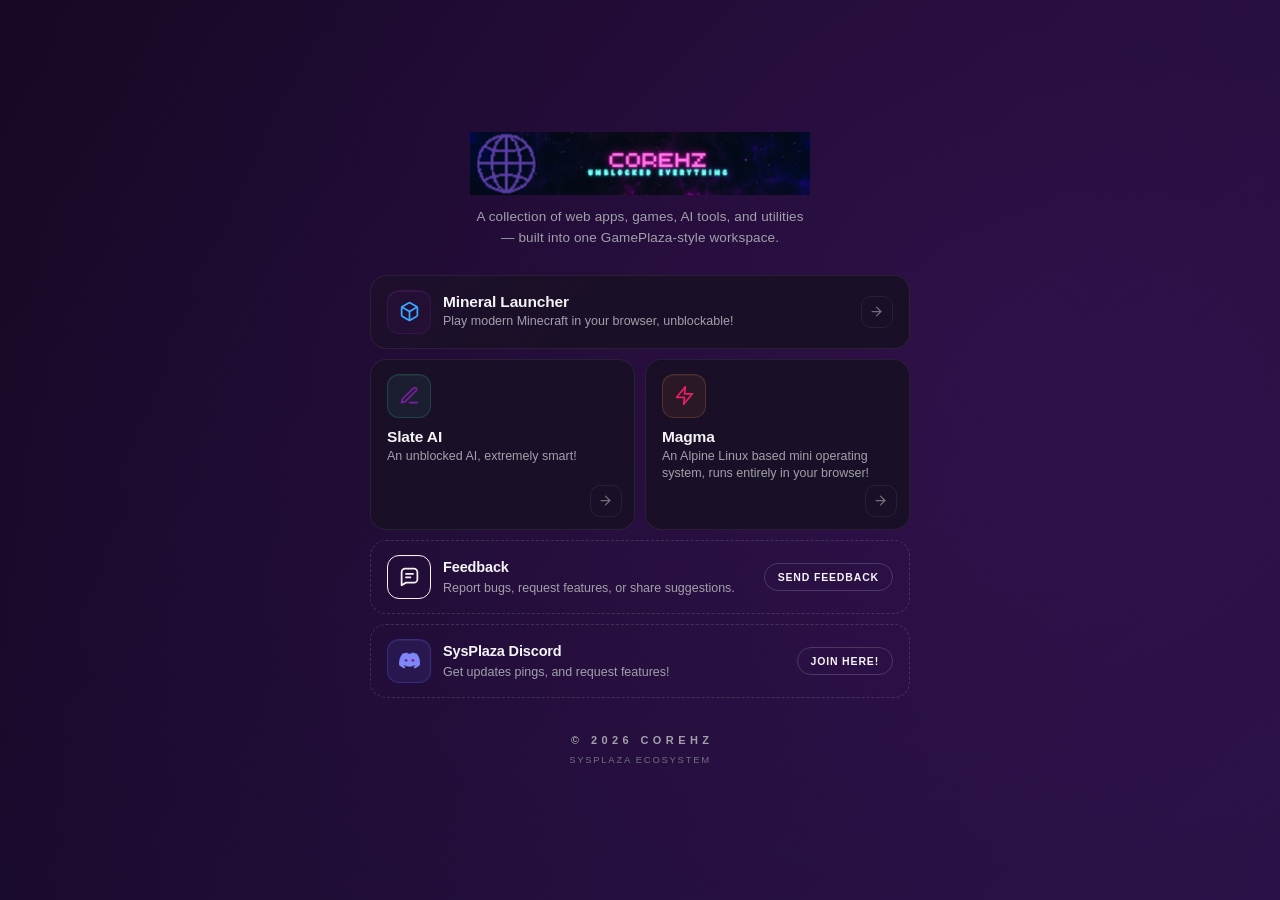
==== commit c21de030: "Fix coreHZ branding and add feedback link" ====
--- a/index.html
+++ b/index.html
@@ -13,7 +13,7 @@
 
   <main>
     <header class="rise">
-      <img src="coreHZ.png" alt="coreHZ" draggable="false">
+      <img src="banner.png" alt="coreHZ" draggable="false">
       <p>A collection of web apps, games, AI tools, and utilities — built into one GamePlaza-style workspace.</p>
     </header>
 
@@ -58,6 +58,17 @@
         </span>
       </button>
 
+      <a class="cell quiet span-2 rise" href="feed.html">
+        <span class="chip chip-feedback" aria-hidden="true">
+          <svg viewBox="0 0 24 24" fill="none" stroke="currentColor" stroke-width="2" stroke-linecap="round" stroke-linejoin="round"><path d="M21 15a4 4 0 0 1-4 4H8l-5 3V7a4 4 0 0 1 4-4h10a4 4 0 0 1 4 4z"></path><path d="M8 9h8"></path><path d="M8 13h5"></path></svg>
+        </span>
+        <span class="meta">
+          <span class="name name-sm">Feedback</span>
+          <span class="desc">Report bugs, request features, or share suggestions.</span>
+        </span>
+        <span class="pill">Send feedback</span>
+      </a>
+
       <a class="cell quiet span-2 rise" href="https://discord.gg/azBXGMsm5F" target="_blank" rel="noopener noreferrer">
         <span class="chip chip-discord" aria-hidden="true">
           <svg viewBox="0 0 127.14 96.36" fill="currentColor">
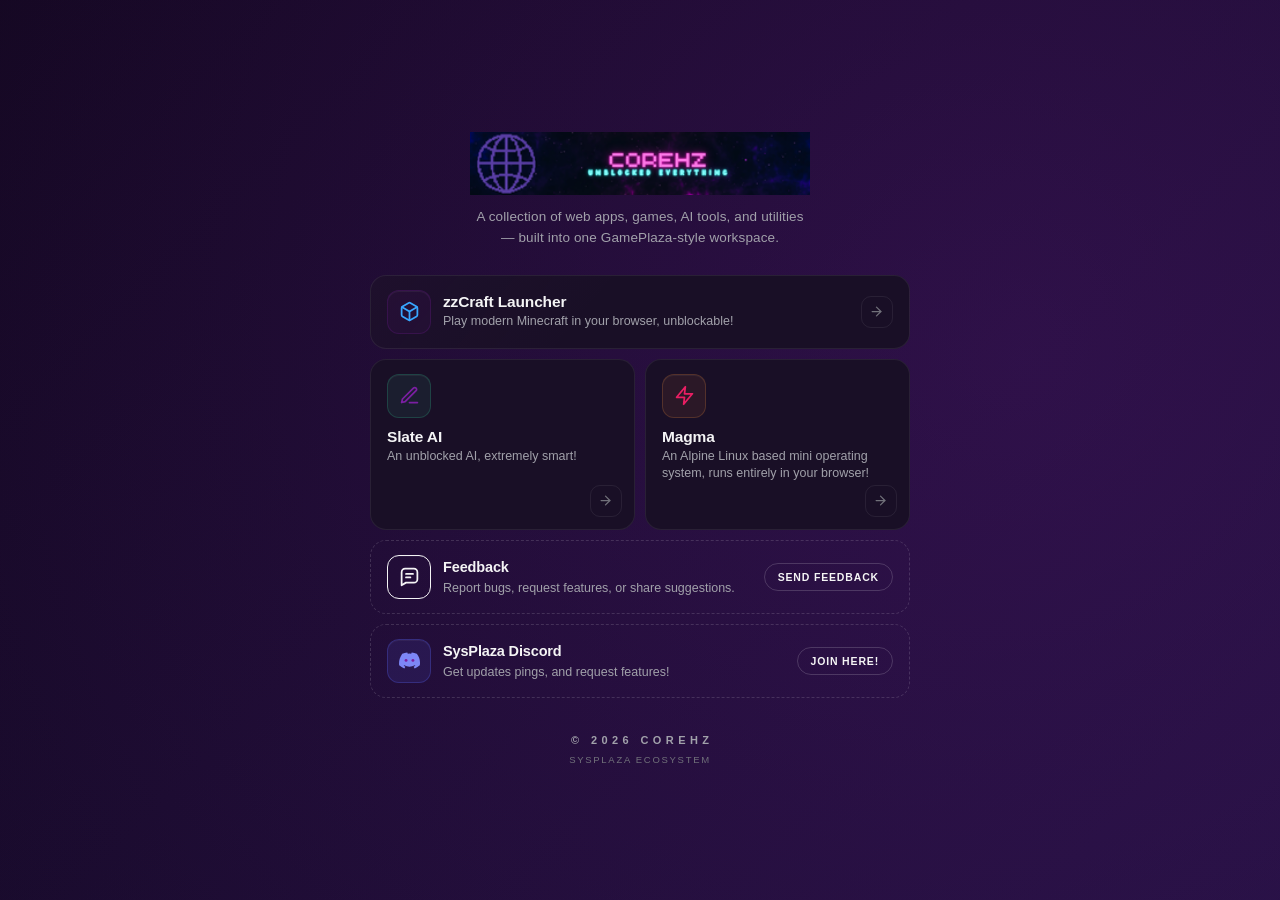
==== commit 6bc023eb: "better + newer mc coming" ====
--- a/index.html
+++ b/index.html
@@ -24,7 +24,7 @@
           <svg viewBox="0 0 24 24" fill="none" stroke="currentColor" stroke-width="2" stroke-linecap="round" stroke-linejoin="round"><path d="M21 16V8a2 2 0 0 0-1-1.73l-7-4a2 2 0 0 0-2 0l-7 4A2 2 0 0 0 3 8v8a2 2 0 0 0 1 1.73l7 4a2 2 0 0 0 2 0l7-4A2 2 0 0 0 21 16z"></path><polyline points="3.27 6.96 12 12.01 20.73 6.96"></polyline><line x1="12" y1="22.08" x2="12" y2="12"></line></svg>
         </span>
         <span class="meta">
-          <span class="name">Mineral Launcher</span>
+          <span class="name">zzCraft Launcher</span>
           <span class="desc">Play modern Minecraft in your browser, unblockable!</span>
         </span>
         <span class="go" aria-hidden="true">
